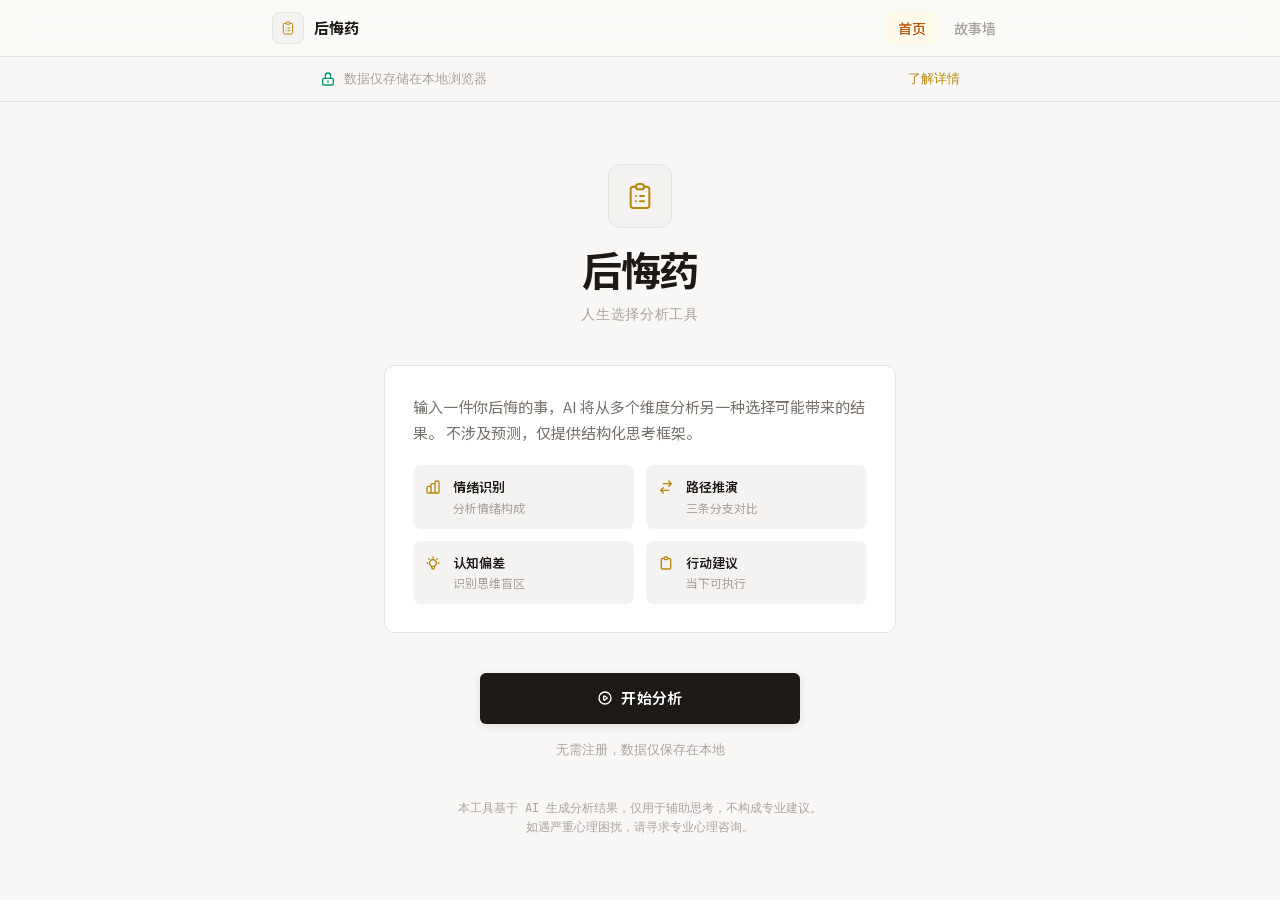
==== index.html @ 7f136fc7 "Initial commit" ====
<!DOCTYPE html><html lang="zh-CN" class="plus_jakarta_sans_20cc82e2-module__mBXrxW__variable jetbrains_mono_ab19dc28-module__5mpQDW__variable noto_sans_sc_15675d7c-module__czjHSG__variable"><head><meta charSet="utf-8"/><meta name="viewport" content="width=device-width, initial-scale=1"/><link rel="preload" href="/_next/static/media/051742360c26797e-s.p.1bkzbscqrt8rl.woff2" as="font" crossorigin="" type="font/woff2"/><link rel="preload" href="/_next/static/media/fba5a26ea33df6a3-s.p.18rizl4rsrl42.woff2" as="font" crossorigin="" type="font/woff2"/><link rel="preload" href="/_next/static/media/feb57b2dc8f29018-s.p.3qy4m29-cg3o4.woff2" as="font" crossorigin="" type="font/woff2"/><link rel="stylesheet" href="/_next/static/chunks/3ypupzg3p0gxa.css" data-precedence="next"/><link rel="stylesheet" href="/_next/static/chunks/1u3rc1hbuyk94.css" data-precedence="next"/><link rel="stylesheet" href="/_next/static/chunks/403w_vf2ylta5.css" data-precedence="next"/><link rel="preload" as="script" fetchPriority="low" href="/_next/static/chunks/1gdoryk6w2r8v.js"/><script src="/_next/static/chunks/0wcj0sigi5hcc.js" async=""></script><script src="/_next/static/chunks/2nykiepra7i1k.js" async=""></script><script src="/_next/static/chunks/15qlryzbz13ew.js" async=""></script><script src="/_next/static/chunks/turbopack-13n0jgqizgrq1.js" async=""></script><script src="/_next/static/chunks/2o-upabl6wvow.js" async=""></script><script src="/_next/static/chunks/14mrh2-p_w84d.js" async=""></script><script src="/_next/static/chunks/1ctq_4289huww.js" async=""></script><meta name="next-size-adjust" content=""/><title>后悔药 - 人生选择分析工具</title><meta name="description" content="输入一件你后悔的事，AI 将从多个维度分析另一种选择可能带来的结果。不涉及预测，仅提供结构化思考框架。"/><meta name="author" content="后悔药"/><meta name="keywords" content="后悔药,人生选择,决策分析,心理自助,AI分析,后悔,选择"/><meta name="robots" content="index, follow"/><meta property="og:title" content="后悔药 - 人生选择分析工具"/><meta property="og:description" content="输入一件你后悔的事，看看另一种选择下的你，可能会走向哪里。"/><meta property="og:locale" content="zh_CN"/><meta property="og:type" content="website"/><meta name="twitter:card" content="summary_large_image"/><meta name="twitter:title" content="后悔药 - 人生选择分析工具"/><meta name="twitter:description" content="输入一件你后悔的事，看看另一种选择下的你，可能会走向哪里。"/><script src="/_next/static/chunks/0cz1d0mv5g_q7.js" noModule=""></script></head><body class="antialiased"><div hidden=""><!--$--><!--/$--></div><a href="#main-content" class="sr-only focus:not-sr-only focus:absolute focus:top-2 focus:left-2 focus:z-50 focus:px-4 focus:py-2 focus:bg-amber-600 focus:text-white focus:rounded-lg">跳转到主内容</a><main id="main-content" class="home-container min-h-screen flex flex-col"><div class="w-full" style="background:rgba(250, 250, 248, 0.9);backdrop-filter:blur(12px);border-bottom:1px solid var(--border)"><div class="max-w-3xl mx-auto px-4 py-3 flex items-center justify-between"><a class="flex items-center gap-2.5" href="/"><div class="w-8 h-8 rounded-lg flex items-center justify-center" style="background:var(--surface-hover);border:1.5px solid var(--border)"><svg class="w-4 h-4" style="color:var(--accent)" fill="none" stroke="currentColor" viewBox="0 0 24 24"><path stroke-linecap="round" stroke-linejoin="round" stroke-width="1.5" d="M9 5H7a2 2 0 00-2 2v12a2 2 0 002 2h10a2 2 0 002-2V7a2 2 0 00-2-2h-2M9 5a2 2 0 002 2h2a2 2 0 002-2M9 5a2 2 0 012-2h2a2 2 0 012 2m-3 7h3m-3 4h3m-6-4h.01M9 16h.01"></path></svg></div><span style="font-family:var(--font-display);font-size:0.9375rem;font-weight:700;color:var(--text-primary);letter-spacing:-0.01em">后悔药</span></a><div class="flex items-center gap-1"><a class="px-3 py-1.5 rounded-md text-sm font-medium transition-all text-amber-700 bg-amber-50" href="/">首页</a><a class="px-3 py-1.5 rounded-md text-sm font-medium transition-all text-stone-400 hover:text-stone-600 hover:bg-stone-100" href="/wall">故事墙</a></div></div></div><div class="w-full" style="border-bottom:1px solid var(--border)"><div class="max-w-2xl mx-auto px-4 py-3 flex items-center justify-between"><div class="flex items-center gap-2"><svg class="w-4 h-4" style="color:var(--color-success)" fill="none" stroke="currentColor" viewBox="0 0 24 24"><path stroke-linecap="round" stroke-linejoin="round" stroke-width="2" d="M12 15v2m-6 4h12a2 2 0 002-2v-6a2 2 0 00-2-2H6a2 2 0 00-2 2v6a2 2 0 002 2zm10-10V7a4 4 0 00-8 0v4h8z"></path></svg><span style="color:var(--text-muted);font-size:0.8125rem;font-family:var(--font-mono)">数据仅存储在本地浏览器</span></div><button style="color:var(--accent);font-size:0.8125rem;font-family:var(--font-mono)" class="hover:underline">了解详情</button></div></div><div class="flex-1 flex flex-col items-center justify-center px-4 py-12"><div class="w-full max-w-lg space-y-10 animate-slide-up"><div class="text-center space-y-5"><div class="inline-flex items-center justify-center w-16 h-16 rounded-xl" style="background:var(--surface-hover);border:1.5px solid var(--border)"><svg class="w-8 h-8" style="color:var(--accent)" fill="none" stroke="currentColor" viewBox="0 0 24 24"><path stroke-linecap="round" stroke-linejoin="round" stroke-width="1.5" d="M9 5H7a2 2 0 00-2 2v12a2 2 0 002 2h10a2 2 0 002-2V7a2 2 0 00-2-2h-2M9 5a2 2 0 002 2h2a2 2 0 002-2M9 5a2 2 0 012-2h2a2 2 0 012 2m-3 7h3m-3 4h3m-6-4h.01M9 16h.01"></path></svg></div><div><h1 style="font-family:var(--font-display);font-size:2.5rem;font-weight:800;color:var(--text-primary);letter-spacing:-0.03em;line-height:1.1">后悔药</h1><p style="font-family:var(--font-mono);font-size:0.875rem;color:var(--text-muted);margin-top:0.75rem;letter-spacing:0.05em">人生选择分析工具</p></div></div><div class="home-card p-7 space-y-5"><p style="font-size:0.9375rem;color:var(--text-secondary);line-height:1.7">输入一件你后悔的事，AI 将从多个维度分析另一种选择可能带来的结果。 不涉及预测，仅提供结构化思考框架。</p><div class="grid grid-cols-2 gap-3"><div class="flex items-start gap-3 p-3 rounded-lg" style="background:var(--surface-hover)"><svg class="w-4 h-4 mt-0.5 flex-shrink-0" style="color:var(--accent)" fill="none" stroke="currentColor" viewBox="0 0 24 24"><path stroke-linecap="round" stroke-linejoin="round" stroke-width="2" d="M9 19v-6a2 2 0 00-2-2H5a2 2 0 00-2 2v6a2 2 0 002 2h2a2 2 0 002-2zm0 0V9a2 2 0 012-2h2a2 2 0 012 2v10m-6 0a2 2 0 002 2h2a2 2 0 002-2m0 0V5a2 2 0 012-2h2a2 2 0 012 2v14a2 2 0 01-2 2h-2a2 2 0 01-2-2z"></path></svg><div><p style="font-size:0.8125rem;font-weight:600;color:var(--text-primary)">情绪识别</p><p style="font-size:0.75rem;color:var(--text-muted);margin-top:0.125rem">分析情绪构成</p></div></div><div class="flex items-start gap-3 p-3 rounded-lg" style="background:var(--surface-hover)"><svg class="w-4 h-4 mt-0.5 flex-shrink-0" style="color:var(--accent)" fill="none" stroke="currentColor" viewBox="0 0 24 24"><path stroke-linecap="round" stroke-linejoin="round" stroke-width="2" d="M8 7h12m0 0l-4-4m4 4l-4 4m0 6H4m0 0l4 4m-4-4l4-4"></path></svg><div><p style="font-size:0.8125rem;font-weight:600;color:var(--text-primary)">路径推演</p><p style="font-size:0.75rem;color:var(--text-muted);margin-top:0.125rem">三条分支对比</p></div></div><div class="flex items-start gap-3 p-3 rounded-lg" style="background:var(--surface-hover)"><svg class="w-4 h-4 mt-0.5 flex-shrink-0" style="color:var(--accent)" fill="none" stroke="currentColor" viewBox="0 0 24 24"><path stroke-linecap="round" stroke-linejoin="round" stroke-width="2" d="M9.663 17h4.673M12 3v1m6.364 1.636l-.707.707M21 12h-1M4 12H3m3.343-5.657l-.707-.707m2.828 9.9a5 5 0 117.072 0l-.548.547A3.374 3.374 0 0014 18.469V19a2 2 0 11-4 0v-.531c0-.895-.356-1.754-.988-2.386l-.548-.547z"></path></svg><div><p style="font-size:0.8125rem;font-weight:600;color:var(--text-primary)">认知偏差</p><p style="font-size:0.75rem;color:var(--text-muted);margin-top:0.125rem">识别思维盲区</p></div></div><div class="flex items-start gap-3 p-3 rounded-lg" style="background:var(--surface-hover)"><svg class="w-4 h-4 mt-0.5 flex-shrink-0" style="color:var(--accent)" fill="none" stroke="currentColor" viewBox="0 0 24 24"><path stroke-linecap="round" stroke-linejoin="round" stroke-width="2" d="M9 5H7a2 2 0 00-2 2v12a2 2 0 002 2h10a2 2 0 002-2V7a2 2 0 00-2-2h-2M9 5a2 2 0 002 2h2a2 2 0 002-2M9 5a2 2 0 012-2h2a2 2 0 012 2"></path></svg><div><p style="font-size:0.8125rem;font-weight:600;color:var(--text-primary)">行动建议</p><p style="font-size:0.75rem;color:var(--text-muted);margin-top:0.125rem">当下可执行</p></div></div></div></div><div class="text-center space-y-4"><a class="home-btn-primary w-full max-w-xs" href="/regret"><svg class="w-4 h-4 mr-2" fill="none" stroke="currentColor" viewBox="0 0 24 24"><path stroke-linecap="round" stroke-linejoin="round" stroke-width="2" d="M14.752 11.168l-3.197-2.132A1 1 0 0010 9.87v4.263a1 1 0 001.555.832l3.197-2.132a1 1 0 000-1.664z"></path><path stroke-linecap="round" stroke-linejoin="round" stroke-width="2" d="M21 12a9 9 0 11-18 0 9 9 0 0118 0z"></path></svg>开始分析</a><p style="font-size:0.8125rem;color:var(--text-muted);font-family:var(--font-mono)">无需注册，数据仅保存在本地</p></div><div class="text-center"><p style="font-size:0.75rem;color:var(--text-muted);line-height:1.6;font-family:var(--font-mono)">本工具基于 AI 生成分析结果，仅用于辅助思考，不构成专业建议。<br/>如遇严重心理困扰，请寻求专业心理咨询。</p></div></div></div></main><!--$--><!--/$--><script src="/_next/static/chunks/1gdoryk6w2r8v.js" id="_R_" async=""></script><script>(self.__next_f=self.__next_f||[]).push([0])</script><script>self.__next_f.push([1,"1:\"$Sreact.fragment\"\n2:I[12820,[\"/_next/static/chunks/2o-upabl6wvow.js\",\"/_next/static/chunks/14mrh2-p_w84d.js\"],\"default\"]\n3:I[39756,[\"/_next/static/chunks/2o-upabl6wvow.js\",\"/_next/static/chunks/14mrh2-p_w84d.js\"],\"default\"]\n4:I[37457,[\"/_next/static/chunks/2o-upabl6wvow.js\",\"/_next/static/chunks/14mrh2-p_w84d.js\"],\"default\"]\n5:I[47257,[\"/_next/static/chunks/2o-upabl6wvow.js\",\"/_next/static/chunks/14mrh2-p_w84d.js\"],\"ClientPageRoot\"]\n6:I[31713,[\"/_next/static/chunks/2o-upabl6wvow.js\",\"/_next/static/chunks/14mrh2-p_w84d.js\",\"/_next/static/chunks/1ctq_4289huww.js\"],\"default\"]\n9:I[97367,[\"/_next/static/chunks/2o-upabl6wvow.js\",\"/_next/static/chunks/14mrh2-p_w84d.js\"],\"OutletBoundary\"]\na:\"$Sreact.suspense\"\nc:I[97367,[\"/_next/static/chunks/2o-upabl6wvow.js\",\"/_next/static/chunks/14mrh2-p_w84d.js\"],\"ViewportBoundary\"]\ne:I[97367,[\"/_next/static/chunks/2o-upabl6wvow.js\",\"/_next/static/chunks/14mrh2-p_w84d.js\"],\"MetadataBoundary\"]\n10:I[68027,[\"/_next/static/chunks/2o-upabl6wvow.js\",\"/_next/static/chunks/14mrh2-p_w84d.js\"],\"default\",1]\n:HL[\"/_next/static/chunks/3ypupzg3p0gxa.css\",\"style\"]\n:HL[\"/_next/static/chunks/1u3rc1hbuyk94.css\",\"style\"]\n:HL[\"/_next/static/chunks/403w_vf2ylta5.css\",\"style\"]\n:HL[\"/_next/static/media/051742360c26797e-s.p.1bkzbscqrt8rl.woff2\",\"font\",{\"crossOrigin\":\"\",\"type\":\"font/woff2\"}]\n:HL[\"/_next/static/media/fba5a26ea33df6a3-s.p.18rizl4rsrl42.woff2\",\"font\",{\"crossOrigin\":\"\",\"type\":\"font/woff2\"}]\n:HL[\"/_next/static/media/feb57b2dc8f29018-s.p.3qy4m29-cg3o4.woff2\",\"font\",{\"crossOrigin\":\"\",\"type\":\"font/woff2\"}]\n"])</script><script>self.__next_f.push([1,"0:{\"P\":null,\"c\":[\"\",\"\"],\"q\":\"\",\"i\":false,\"f\":[[[\"\",{\"children\":[\"__PAGE__\",{}]},\"$undefined\",\"$undefined\",16],[[\"$\",\"$1\",\"c\",{\"children\":[[[\"$\",\"link\",\"0\",{\"rel\":\"stylesheet\",\"href\":\"/_next/static/chunks/3ypupzg3p0gxa.css\",\"precedence\":\"next\",\"crossOrigin\":\"$undefined\",\"nonce\":\"$undefined\"}],[\"$\",\"link\",\"1\",{\"rel\":\"stylesheet\",\"href\":\"/_next/static/chunks/1u3rc1hbuyk94.css\",\"precedence\":\"next\",\"crossOrigin\":\"$undefined\",\"nonce\":\"$undefined\"}],[\"$\",\"link\",\"2\",{\"rel\":\"stylesheet\",\"href\":\"/_next/static/chunks/403w_vf2ylta5.css\",\"precedence\":\"next\",\"crossOrigin\":\"$undefined\",\"nonce\":\"$undefined\"}],[\"$\",\"script\",\"script-0\",{\"src\":\"/_next/static/chunks/2o-upabl6wvow.js\",\"async\":true,\"nonce\":\"$undefined\"}],[\"$\",\"script\",\"script-1\",{\"src\":\"/_next/static/chunks/14mrh2-p_w84d.js\",\"async\":true,\"nonce\":\"$undefined\"}]],[\"$\",\"html\",null,{\"lang\":\"zh-CN\",\"className\":\"plus_jakarta_sans_20cc82e2-module__mBXrxW__variable jetbrains_mono_ab19dc28-module__5mpQDW__variable noto_sans_sc_15675d7c-module__czjHSG__variable\",\"children\":[\"$\",\"body\",null,{\"className\":\"antialiased\",\"children\":[[\"$\",\"a\",null,{\"href\":\"#main-content\",\"className\":\"sr-only focus:not-sr-only focus:absolute focus:top-2 focus:left-2 focus:z-50 focus:px-4 focus:py-2 focus:bg-amber-600 focus:text-white focus:rounded-lg\",\"children\":\"跳转到主内容\"}],[\"$\",\"$L2\",null,{\"children\":[\"$\",\"$L3\",null,{\"parallelRouterKey\":\"children\",\"error\":\"$undefined\",\"errorStyles\":\"$undefined\",\"errorScripts\":\"$undefined\",\"template\":[\"$\",\"$L4\",null,{}],\"templateStyles\":\"$undefined\",\"templateScripts\":\"$undefined\",\"notFound\":[[[\"$\",\"title\",null,{\"children\":\"404: This page could not be found.\"}],[\"$\",\"div\",null,{\"style\":{\"fontFamily\":\"system-ui,\\\"Segoe UI\\\",Roboto,Helvetica,Arial,sans-serif,\\\"Apple Color Emoji\\\",\\\"Segoe UI Emoji\\\"\",\"height\":\"100vh\",\"textAlign\":\"center\",\"display\":\"flex\",\"flexDirection\":\"column\",\"alignItems\":\"center\",\"justifyContent\":\"center\"},\"children\":[\"$\",\"div\",null,{\"children\":[[\"$\",\"style\",null,{\"dangerouslySetInnerHTML\":{\"__html\":\"body{color:#000;background:#fff;margin:0}.next-error-h1{border-right:1px solid rgba(0,0,0,.3)}@media (prefers-color-scheme:dark){body{color:#fff;background:#000}.next-error-h1{border-right:1px solid rgba(255,255,255,.3)}}\"}}],[\"$\",\"h1\",null,{\"className\":\"next-error-h1\",\"style\":{\"display\":\"inline-block\",\"margin\":\"0 20px 0 0\",\"padding\":\"0 23px 0 0\",\"fontSize\":24,\"fontWeight\":500,\"verticalAlign\":\"top\",\"lineHeight\":\"49px\"},\"children\":404}],[\"$\",\"div\",null,{\"style\":{\"display\":\"inline-block\"},\"children\":[\"$\",\"h2\",null,{\"style\":{\"fontSize\":14,\"fontWeight\":400,\"lineHeight\":\"49px\",\"margin\":0},\"children\":\"This page could not be found.\"}]}]]}]}]],[]],\"forbidden\":\"$undefined\",\"unauthorized\":\"$undefined\"}]}]]}]}]]}],{\"children\":[[\"$\",\"$1\",\"c\",{\"children\":[[\"$\",\"$L5\",null,{\"Component\":\"$6\",\"serverProvidedParams\":{\"searchParams\":{},\"params\":{},\"promises\":[\"$@7\",\"$@8\"]}}],[[\"$\",\"script\",\"script-0\",{\"src\":\"/_next/static/chunks/1ctq_4289huww.js\",\"async\":true,\"nonce\":\"$undefined\"}]],[\"$\",\"$L9\",null,{\"children\":[\"$\",\"$a\",null,{\"name\":\"Next.MetadataOutlet\",\"children\":\"$@b\"}]}]]}],{},null,false,null]},null,false,null],[\"$\",\"$1\",\"h\",{\"children\":[null,[\"$\",\"$Lc\",null,{\"children\":\"$Ld\"}],[\"$\",\"div\",null,{\"hidden\":true,\"children\":[\"$\",\"$Le\",null,{\"children\":[\"$\",\"$a\",null,{\"name\":\"Next.Metadata\",\"children\":\"$Lf\"}]}]}],[\"$\",\"meta\",null,{\"name\":\"next-size-adjust\",\"content\":\"\"}]]}],false]],\"m\":\"$undefined\",\"G\":[\"$10\",[[\"$\",\"link\",\"0\",{\"rel\":\"stylesheet\",\"href\":\"/_next/static/chunks/3ypupzg3p0gxa.css\",\"precedence\":\"next\",\"crossOrigin\":\"$undefined\",\"nonce\":\"$undefined\"}],[\"$\",\"link\",\"1\",{\"rel\":\"stylesheet\",\"href\":\"/_next/static/chunks/1u3rc1hbuyk94.css\",\"precedence\":\"next\",\"crossOrigin\":\"$undefined\",\"nonce\":\"$undefined\"}],[\"$\",\"link\",\"2\",{\"rel\":\"stylesheet\",\"href\":\"/_next/static/chunks/403w_vf2ylta5.css\",\"precedence\":\"next\",\"crossOrigin\":\"$undefined\",\"nonce\":\"$undefined\"}]]],\"S\":true,\"h\":null,\"s\":\"$undefined\",\"l\":\"$undefined\",\"p\":\"$undefined\",\"d\":\"$undefined\",\"b\":\"qEY4BPRy-BnWP0HU7VVjz\"}\n"])</script><script>self.__next_f.push([1,"7:{}\n8:\"$0:f:0:1:1:children:0:props:children:0:props:serverProvidedParams:params\"\n"])</script><script>self.__next_f.push([1,"d:[[\"$\",\"meta\",\"0\",{\"charSet\":\"utf-8\"}],[\"$\",\"meta\",\"1\",{\"name\":\"viewport\",\"content\":\"width=device-width, initial-scale=1\"}]]\n"])</script><script>self.__next_f.push([1,"b:null\nf:[[\"$\",\"title\",\"0\",{\"children\":\"后悔药 - 人生选择分析工具\"}],[\"$\",\"meta\",\"1\",{\"name\":\"description\",\"content\":\"输入一件你后悔的事，AI 将从多个维度分析另一种选择可能带来的结果。不涉及预测，仅提供结构化思考框架。\"}],[\"$\",\"meta\",\"2\",{\"name\":\"author\",\"content\":\"后悔药\"}],[\"$\",\"meta\",\"3\",{\"name\":\"keywords\",\"content\":\"后悔药,人生选择,决策分析,心理自助,AI分析,后悔,选择\"}],[\"$\",\"meta\",\"4\",{\"name\":\"robots\",\"content\":\"index, follow\"}],[\"$\",\"meta\",\"5\",{\"property\":\"og:title\",\"content\":\"后悔药 - 人生选择分析工具\"}],[\"$\",\"meta\",\"6\",{\"property\":\"og:description\",\"content\":\"输入一件你后悔的事，看看另一种选择下的你，可能会走向哪里。\"}],[\"$\",\"meta\",\"7\",{\"property\":\"og:locale\",\"content\":\"zh_CN\"}],[\"$\",\"meta\",\"8\",{\"property\":\"og:type\",\"content\":\"website\"}],[\"$\",\"meta\",\"9\",{\"name\":\"twitter:card\",\"content\":\"summary_large_image\"}],[\"$\",\"meta\",\"10\",{\"name\":\"twitter:title\",\"content\":\"后悔药 - 人生选择分析工具\"}],[\"$\",\"meta\",\"11\",{\"name\":\"twitter:description\",\"content\":\"输入一件你后悔的事，看看另一种选择下的你，可能会走向哪里。\"}]]\n"])</script></body></html>
---- _next/static/chunks/3ypupzg3p0gxa.css ----
@font-face{font-family:Plus Jakarta Sans;font-style:normal;font-weight:400;font-display:swap;src:url(../media/0b1dc8ddaa74ba49-s.0e__wj8580tc5.woff2)format("woff2");unicode-range:U+460-52F,U+1C80-1C8A,U+20B4,U+2DE0-2DFF,U+A640-A69F,U+FE2E-FE2F}@font-face{font-family:Plus Jakarta Sans;font-style:normal;font-weight:400;font-display:swap;src:url(../media/e629b5bc06499d58-s.10u7vx61f1ie7.woff2)format("woff2");unicode-range:U+102-103,U+110-111,U+128-129,U+168-169,U+1A0-1A1,U+1AF-1B0,U+300-301,U+303-304,U+308-309,U+323,U+329,U+1EA0-1EF9,U+20AB}@font-face{font-family:Plus Jakarta Sans;font-style:normal;font-weight:400;font-display:swap;src:url(../media/1a099d89ee94ee96-s.35a5cae5tspm2.woff2)format("woff2");unicode-range:U+100-2BA,U+2BD-2C5,U+2C7-2CC,U+2CE-2D7,U+2DD-2FF,U+304,U+308,U+329,U+1D00-1DBF,U+1E00-1E9F,U+1EF2-1EFF,U+2020,U+20A0-20AB,U+20AD-20C0,U+2113,U+2C60-2C7F,U+A720-A7FF}@font-face{font-family:Plus Jakarta Sans;font-style:normal;font-weight:400;font-display:swap;src:url(../media/fba5a26ea33df6a3-s.p.18rizl4rsrl42.woff2)format("woff2");unicode-range:U+??,U+131,U+152-153,U+2BB-2BC,U+2C6,U+2DA,U+2DC,U+304,U+308,U+329,U+2000-206F,U+20AC,U+2122,U+2191,U+2193,U+2212,U+2215,U+FEFF,U+FFFD}@font-face{font-family:Plus Jakarta Sans;font-style:normal;font-weight:500;font-display:swap;src:url(../media/0b1dc8ddaa74ba49-s.0e__wj8580tc5.woff2)format("woff2");unicode-range:U+460-52F,U+1C80-1C8A,U+20B4,U+2DE0-2DFF,U+A640-A69F,U+FE2E-FE2F}@font-face{font-family:Plus Jakarta Sans;font-style:normal;font-weight:500;font-display:swap;src:url(../media/e629b5bc06499d58-s.10u7vx61f1ie7.woff2)format("woff2");unicode-range:U+102-103,U+110-111,U+128-129,U+168-169,U+1A0-1A1,U+1AF-1B0,U+300-301,U+303-304,U+308-309,U+323,U+329,U+1EA0-1EF9,U+20AB}@font-face{font-family:Plus Jakarta Sans;font-style:normal;font-weight:500;font-display:swap;src:url(../media/1a099d89ee94ee96-s.35a5cae5tspm2.woff2)format("woff2");unicode-range:U+100-2BA,U+2BD-2C5,U+2C7-2CC,U+2CE-2D7,U+2DD-2FF,U+304,U+308,U+329,U+1D00-1DBF,U+1E00-1E9F,U+1EF2-1EFF,U+2020,U+20A0-20AB,U+20AD-20C0,U+2113,U+2C60-2C7F,U+A720-A7FF}@font-face{font-family:Plus Jakarta Sans;font-style:normal;font-weight:500;font-display:swap;src:url(../media/fba5a26ea33df6a3-s.p.18rizl4rsrl42.woff2)format("woff2");unicode-range:U+??,U+131,U+152-153,U+2BB-2BC,U+2C6,U+2DA,U+2DC,U+304,U+308,U+329,U+2000-206F,U+20AC,U+2122,U+2191,U+2193,U+2212,U+2215,U+FEFF,U+FFFD}@font-face{font-family:Plus Jakarta Sans;font-style:normal;font-weight:600;font-display:swap;src:url(../media/0b1dc8ddaa74ba49-s.0e__wj8580tc5.woff2)format("woff2");unicode-range:U+460-52F,U+1C80-1C8A,U+20B4,U+2DE0-2DFF,U+A640-A69F,U+FE2E-FE2F}@font-face{font-family:Plus Jakarta Sans;font-style:normal;font-weight:600;font-display:swap;src:url(../media/e629b5bc06499d58-s.10u7vx61f1ie7.woff2)format("woff2");unicode-range:U+102-103,U+110-111,U+128-129,U+168-169,U+1A0-1A1,U+1AF-1B0,U+300-301,U+303-304,U+308-309,U+323,U+329,U+1EA0-1EF9,U+20AB}@font-face{font-family:Plus Jakarta Sans;font-style:normal;font-weight:600;font-display:swap;src:url(../media/1a099d89ee94ee96-s.35a5cae5tspm2.woff2)format("woff2");unicode-range:U+100-2BA,U+2BD-2C5,U+2C7-2CC,U+2CE-2D7,U+2DD-2FF,U+304,U+308,U+329,U+1D00-1DBF,U+1E00-1E9F,U+1EF2-1EFF,U+2020,U+20A0-20AB,U+20AD-20C0,U+2113,U+2C60-2C7F,U+A720-A7FF}@font-face{font-family:Plus Jakarta Sans;font-style:normal;font-weight:600;font-display:swap;src:url(../media/fba5a26ea33df6a3-s.p.18rizl4rsrl42.woff2)format("woff2");unicode-range:U+??,U+131,U+152-153,U+2BB-2BC,U+2C6,U+2DA,U+2DC,U+304,U+308,U+329,U+2000-206F,U+20AC,U+2122,U+2191,U+2193,U+2212,U+2215,U+FEFF,U+FFFD}@font-face{font-family:Plus Jakarta Sans;font-style:normal;font-weight:700;font-display:swap;src:url(../media/0b1dc8ddaa74ba49-s.0e__wj8580tc5.woff2)format("woff2");unicode-range:U+460-52F,U+1C80-1C8A,U+20B4,U+2DE0-2DFF,U+A640-A69F,U+FE2E-FE2F}@font-face{font-family:Plus Jakarta Sans;font-style:normal;font-weight:700;font-display:swap;src:url(../media/e629b5bc06499d58-s.10u7vx61f1ie7.woff2)format("woff2");unicode-range:U+102-103,U+110-111,U+128-129,U+168-169,U+1A0-1A1,U+1AF-1B0,U+300-301,U+303-304,U+308-309,U+323,U+329,U+1EA0-1EF9,U+20AB}@font-face{font-family:Plus Jakarta Sans;font-style:normal;font-weight:700;font-display:swap;src:url(../media/1a099d89ee94ee96-s.35a5cae5tspm2.woff2)format("woff2");unicode-range:U+100-2BA,U+2BD-2C5,U+2C7-2CC,U+2CE-2D7,U+2DD-2FF,U+304,U+308,U+329,U+1D00-1DBF,U+1E00-1E9F,U+1EF2-1EFF,U+2020,U+20A0-20AB,U+20AD-20C0,U+2113,U+2C60-2C7F,U+A720-A7FF}@font-face{font-family:Plus Jakarta Sans;font-style:normal;font-weight:700;font-display:swap;src:url(../media/fba5a26ea33df6a3-s.p.18rizl4rsrl42.woff2)format("woff2");unicode-range:U+??,U+131,U+152-153,U+2BB-2BC,U+2C6,U+2DA,U+2DC,U+304,U+308,U+329,U+2000-206F,U+20AC,U+2122,U+2191,U+2193,U+2212,U+2215,U+FEFF,U+FFFD}@font-face{font-family:Plus Jakarta Sans;font-style:normal;font-weight:800;font-display:swap;src:url(../media/0b1dc8ddaa74ba49-s.0e__wj8580tc5.woff2)format("woff2");unicode-range:U+460-52F,U+1C80-1C8A,U+20B4,U+2DE0-2DFF,U+A640-A69F,U+FE2E-FE2F}@font-face{font-family:Plus Jakarta Sans;font-style:normal;font-weight:800;font-display:swap;src:url(../media/e629b5bc06499d58-s.10u7vx61f1ie7.woff2)format("woff2");unicode-range:U+102-103,U+110-111,U+128-129,U+168-169,U+1A0-1A1,U+1AF-1B0,U+300-301,U+303-304,U+308-309,U+323,U+329,U+1EA0-1EF9,U+20AB}@font-face{font-family:Plus Jakarta Sans;font-style:normal;font-weight:800;font-display:swap;src:url(../media/1a099d89ee94ee96-s.35a5cae5tspm2.woff2)format("woff2");unicode-range:U+100-2BA,U+2BD-2C5,U+2C7-2CC,U+2CE-2D7,U+2DD-2FF,U+304,U+308,U+329,U+1D00-1DBF,U+1E00-1E9F,U+1EF2-1EFF,U+2020,U+20A0-20AB,U+20AD-20C0,U+2113,U+2C60-2C7F,U+A720-A7FF}@font-face{font-family:Plus Jakarta Sans;font-style:normal;font-weight:800;font-display:swap;src:url(../media/fba5a26ea33df6a3-s.p.18rizl4rsrl42.woff2)format("woff2");unicode-range:U+??,U+131,U+152-153,U+2BB-2BC,U+2C6,U+2DA,U+2DC,U+304,U+308,U+329,U+2000-206F,U+20AC,U+2122,U+2191,U+2193,U+2212,U+2215,U+FEFF,U+FFFD}@font-face{font-family:Plus Jakarta Sans Fallback;src:local(Arial);ascent-override:98.88%;descent-override:21.15%;line-gap-override:0.0%;size-adjust:104.98%}.plus_jakarta_sans_20cc82e2-module__mBXrxW__className{font-family:Plus Jakarta Sans,Plus Jakarta Sans Fallback;font-style:normal}.plus_jakarta_sans_20cc82e2-module__mBXrxW__variable{--font-display:"Plus Jakarta Sans", "Plus Jakarta Sans Fallback"}
@font-face{font-family:JetBrains Mono;font-style:normal;font-weight:400;font-display:swap;src:url(../media/04c5164763c40239-s.1kd-r_s9smv5m.woff2)format("woff2");unicode-range:U+460-52F,U+1C80-1C8A,U+20B4,U+2DE0-2DFF,U+A640-A69F,U+FE2E-FE2F}@font-face{font-family:JetBrains Mono;font-style:normal;font-weight:400;font-display:swap;src:url(../media/26f284dcc38c84c0-s.3hlisc-pwq13z.woff2)format("woff2");unicode-range:U+301,U+400-45F,U+490-491,U+4B0-4B1,U+2116}@font-face{font-family:JetBrains Mono;font-style:normal;font-weight:400;font-display:swap;src:url(../media/7e7f32a39836f228-s.0-oo9_1x_xmvg.woff2)format("woff2");unicode-range:U+370-377,U+37A-37F,U+384-38A,U+38C,U+38E-3A1,U+3A3-3FF}@font-face{font-family:JetBrains Mono;font-style:normal;font-weight:400;font-display:swap;src:url(../media/fa39153a3fc630ba-s.36fqqi66-3tjb.woff2)format("woff2");unicode-range:U+102-103,U+110-111,U+128-129,U+168-169,U+1A0-1A1,U+1AF-1B0,U+300-301,U+303-304,U+308-309,U+323,U+329,U+1EA0-1EF9,U+20AB}@font-face{font-family:JetBrains Mono;font-style:normal;font-weight:400;font-display:swap;src:url(../media/6a5386fd6038edbe-s.3_z45zcoc-xoz.woff2)format("woff2");unicode-range:U+100-2BA,U+2BD-2C5,U+2C7-2CC,U+2CE-2D7,U+2DD-2FF,U+304,U+308,U+329,U+1D00-1DBF,U+1E00-1E9F,U+1EF2-1EFF,U+2020,U+20A0-20AB,U+20AD-20C0,U+2113,U+2C60-2C7F,U+A720-A7FF}@font-face{font-family:JetBrains Mono;font-style:normal;font-weight:400;font-display:swap;src:url(../media/051742360c26797e-s.p.1bkzbscqrt8rl.woff2)format("woff2");unicode-range:U+??,U+131,U+152-153,U+2BB-2BC,U+2C6,U+2DA,U+2DC,U+304,U+308,U+329,U+2000-206F,U+20AC,U+2122,U+2191,U+2193,U+2212,U+2215,U+FEFF,U+FFFD}@font-face{font-family:JetBrains Mono;font-style:normal;font-weight:500;font-display:swap;src:url(../media/04c5164763c40239-s.1kd-r_s9smv5m.woff2)format("woff2");unicode-range:U+460-52F,U+1C80-1C8A,U+20B4,U+2DE0-2DFF,U+A640-A69F,U+FE2E-FE2F}@font-face{font-family:JetBrains Mono;font-style:normal;font-weight:500;font-display:swap;src:url(../media/26f284dcc38c84c0-s.3hlisc-pwq13z.woff2)format("woff2");unicode-range:U+301,U+400-45F,U+490-491,U+4B0-4B1,U+2116}@font-face{font-family:JetBrains Mono;font-style:normal;font-weight:500;font-display:swap;src:url(../media/7e7f32a39836f228-s.0-oo9_1x_xmvg.woff2)format("woff2");unicode-range:U+370-377,U+37A-37F,U+384-38A,U+38C,U+38E-3A1,U+3A3-3FF}@font-face{font-family:JetBrains Mono;font-style:normal;font-weight:500;font-display:swap;src:url(../media/fa39153a3fc630ba-s.36fqqi66-3tjb.woff2)format("woff2");unicode-range:U+102-103,U+110-111,U+128-129,U+168-169,U+1A0-1A1,U+1AF-1B0,U+300-301,U+303-304,U+308-309,U+323,U+329,U+1EA0-1EF9,U+20AB}@font-face{font-family:JetBrains Mono;font-style:normal;font-weight:500;font-display:swap;src:url(../media/6a5386fd6038edbe-s.3_z45zcoc-xoz.woff2)format("woff2");unicode-range:U+100-2BA,U+2BD-2C5,U+2C7-2CC,U+2CE-2D7,U+2DD-2FF,U+304,U+308,U+329,U+1D00-1DBF,U+1E00-1E9F,U+1EF2-1EFF,U+2020,U+20A0-20AB,U+20AD-20C0,U+2113,U+2C60-2C7F,U+A720-A7FF}@font-face{font-family:JetBrains Mono;font-style:normal;font-weight:500;font-display:swap;src:url(../media/051742360c26797e-s.p.1bkzbscqrt8rl.woff2)format("woff2");unicode-range:U+??,U+131,U+152-153,U+2BB-2BC,U+2C6,U+2DA,U+2DC,U+304,U+308,U+329,U+2000-206F,U+20AC,U+2122,U+2191,U+2193,U+2212,U+2215,U+FEFF,U+FFFD}@font-face{font-family:JetBrains Mono;font-style:normal;font-weight:600;font-display:swap;src:url(../media/04c5164763c40239-s.1kd-r_s9smv5m.woff2)format("woff2");unicode-range:U+460-52F,U+1C80-1C8A,U+20B4,U+2DE0-2DFF,U+A640-A69F,U+FE2E-FE2F}@font-face{font-family:JetBrains Mono;font-style:normal;font-weight:600;font-display:swap;src:url(../media/26f284dcc38c84c0-s.3hlisc-pwq13z.woff2)format("woff2");unicode-range:U+301,U+400-45F,U+490-491,U+4B0-4B1,U+2116}@font-face{font-family:JetBrains Mono;font-style:normal;font-weight:600;font-display:swap;src:url(../media/7e7f32a39836f228-s.0-oo9_1x_xmvg.woff2)format("woff2");unicode-range:U+370-377,U+37A-37F,U+384-38A,U+38C,U+38E-3A1,U+3A3-3FF}@font-face{font-family:JetBrains Mono;font-style:normal;font-weight:600;font-display:swap;src:url(../media/fa39153a3fc630ba-s.36fqqi66-3tjb.woff2)format("woff2");unicode-range:U+102-103,U+110-111,U+128-129,U+168-169,U+1A0-1A1,U+1AF-1B0,U+300-301,U+303-304,U+308-309,U+323,U+329,U+1EA0-1EF9,U+20AB}@font-face{font-family:JetBrains Mono;font-style:normal;font-weight:600;font-display:swap;src:url(../media/6a5386fd6038edbe-s.3_z45zcoc-xoz.woff2)format("woff2");unicode-range:U+100-2BA,U+2BD-2C5,U+2C7-2CC,U+2CE-2D7,U+2DD-2FF,U+304,U+308,U+329,U+1D00-1DBF,U+1E00-1E9F,U+1EF2-1EFF,U+2020,U+20A0-20AB,U+20AD-20C0,U+2113,U+2C60-2C7F,U+A720-A7FF}@font-face{font-family:JetBrains Mono;font-style:normal;font-weight:600;font-display:swap;src:url(../media/051742360c26797e-s.p.1bkzbscqrt8rl.woff2)format("woff2");unicode-range:U+??,U+131,U+152-153,U+2BB-2BC,U+2C6,U+2DA,U+2DC,U+304,U+308,U+329,U+2000-206F,U+20AC,U+2122,U+2191,U+2193,U+2212,U+2215,U+FEFF,U+FFFD}@font-face{font-family:JetBrains Mono Fallback;src:local(Arial);ascent-override:75.79%;descent-override:22.29%;line-gap-override:0.0%;size-adjust:134.59%}.jetbrains_mono_ab19dc28-module__5mpQDW__className{font-family:JetBrains Mono,JetBrains Mono Fallback;font-style:normal}.jetbrains_mono_ab19dc28-module__5mpQDW__variable{--font-mono:"JetBrains Mono", "JetBrains Mono Fallback"}
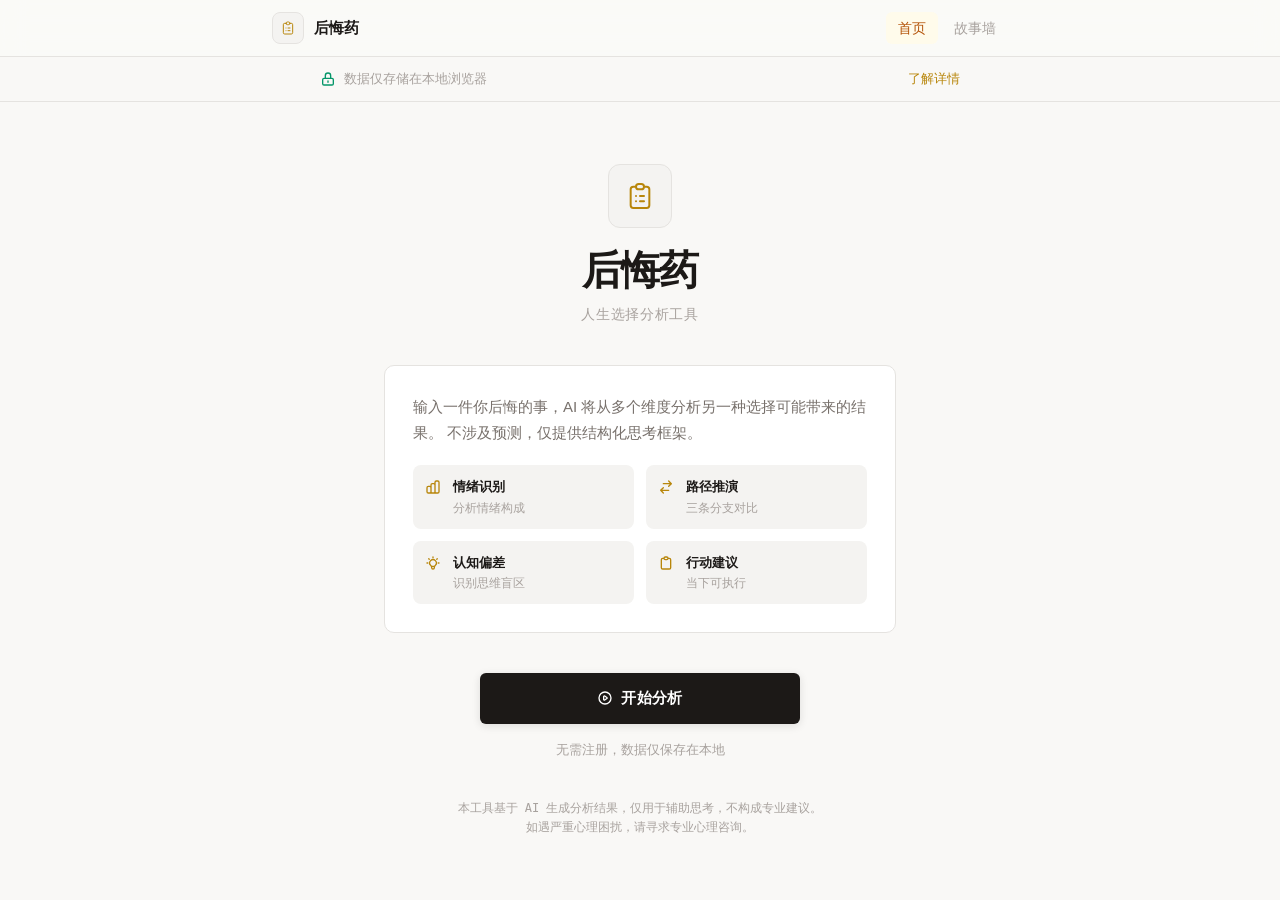
==== commit af1663d9: "build: static export with trailingSlash for GitHub Pages" ====
--- a/index.html
+++ b/index.html
@@ -1 +1 @@
-<!DOCTYPE html><html lang="zh-CN" class="plus_jakarta_sans_20cc82e2-module__mBXrxW__variable jetbrains_mono_ab19dc28-module__5mpQDW__variable noto_sans_sc_15675d7c-module__czjHSG__variable"><head><meta charSet="utf-8"/><meta name="viewport" content="width=device-width, initial-scale=1"/><link rel="preload" href="/_next/static/media/051742360c26797e-s.p.1bkzbscqrt8rl.woff2" as="font" crossorigin="" type="font/woff2"/><link rel="preload" href="/_next/static/media/fba5a26ea33df6a3-s.p.18rizl4rsrl42.woff2" as="font" crossorigin="" type="font/woff2"/><link rel="preload" href="/_next/static/media/feb57b2dc8f29018-s.p.3qy4m29-cg3o4.woff2" as="font" crossorigin="" type="font/woff2"/><link rel="stylesheet" href="/_next/static/chunks/3ypupzg3p0gxa.css" data-precedence="next"/><link rel="stylesheet" href="/_next/static/chunks/1u3rc1hbuyk94.css" data-precedence="next"/><link rel="stylesheet" href="/_next/static/chunks/403w_vf2ylta5.css" data-precedence="next"/><link rel="preload" as="script" fetchPriority="low" href="/_next/static/chunks/1gdoryk6w2r8v.js"/><script src="/_next/static/chunks/0wcj0sigi5hcc.js" async=""></script><script src="/_next/static/chunks/2nykiepra7i1k.js" async=""></script><script src="/_next/static/chunks/15qlryzbz13ew.js" async=""></script><script src="/_next/static/chunks/turbopack-13n0jgqizgrq1.js" async=""></script><script src="/_next/static/chunks/2o-upabl6wvow.js" async=""></script><script src="/_next/static/chunks/14mrh2-p_w84d.js" async=""></script><script src="/_next/static/chunks/1ctq_4289huww.js" async=""></script><meta name="next-size-adjust" content=""/><title>后悔药 - 人生选择分析工具</title><meta name="description" content="输入一件你后悔的事，AI 将从多个维度分析另一种选择可能带来的结果。不涉及预测，仅提供结构化思考框架。"/><meta name="author" content="后悔药"/><meta name="keywords" content="后悔药,人生选择,决策分析,心理自助,AI分析,后悔,选择"/><meta name="robots" content="index, follow"/><meta property="og:title" content="后悔药 - 人生选择分析工具"/><meta property="og:description" content="输入一件你后悔的事，看看另一种选择下的你，可能会走向哪里。"/><meta property="og:locale" content="zh_CN"/><meta property="og:type" content="website"/><meta name="twitter:card" content="summary_large_image"/><meta name="twitter:title" content="后悔药 - 人生选择分析工具"/><meta name="twitter:description" content="输入一件你后悔的事，看看另一种选择下的你，可能会走向哪里。"/><script src="/_next/static/chunks/0cz1d0mv5g_q7.js" noModule=""></script></head><body class="antialiased"><div hidden=""><!--$--><!--/$--></div><a href="#main-content" class="sr-only focus:not-sr-only focus:absolute focus:top-2 focus:left-2 focus:z-50 focus:px-4 focus:py-2 focus:bg-amber-600 focus:text-white focus:rounded-lg">跳转到主内容</a><main id="main-content" class="home-container min-h-screen flex flex-col"><div class="w-full" style="background:rgba(250, 250, 248, 0.9);backdrop-filter:blur(12px);border-bottom:1px solid var(--border)"><div class="max-w-3xl mx-auto px-4 py-3 flex items-center justify-between"><a class="flex items-center gap-2.5" href="/"><div class="w-8 h-8 rounded-lg flex items-center justify-center" style="background:var(--surface-hover);border:1.5px solid var(--border)"><svg class="w-4 h-4" style="color:var(--accent)" fill="none" stroke="currentColor" viewBox="0 0 24 24"><path stroke-linecap="round" stroke-linejoin="round" stroke-width="1.5" d="M9 5H7a2 2 0 00-2 2v12a2 2 0 002 2h10a2 2 0 002-2V7a2 2 0 00-2-2h-2M9 5a2 2 0 002 2h2a2 2 0 002-2M9 5a2 2 0 012-2h2a2 2 0 012 2m-3 7h3m-3 4h3m-6-4h.01M9 16h.01"></path></svg></div><span style="font-family:var(--font-display);font-size:0.9375rem;font-weight:700;color:var(--text-primary);letter-spacing:-0.01em">后悔药</span></a><div class="flex items-center gap-1"><a class="px-3 py-1.5 rounded-md text-sm font-medium transition-all text-amber-700 bg-amber-50" href="/">首页</a><a class="px-3 py-1.5 rounded-md text-sm font-medium transition-all text-stone-400 hover:text-stone-600 hover:bg-stone-100" href="/wall">故事墙</a></div></div></div><div class="w-full" style="border-bottom:1px solid var(--border)"><div class="max-w-2xl mx-auto px-4 py-3 flex items-center justify-between"><div class="flex items-center gap-2"><svg class="w-4 h-4" style="color:var(--color-success)" fill="none" stroke="currentColor" viewBox="0 0 24 24"><path stroke-linecap="round" stroke-linejoin="round" stroke-width="2" d="M12 15v2m-6 4h12a2 2 0 002-2v-6a2 2 0 00-2-2H6a2 2 0 00-2 2v6a2 2 0 002 2zm10-10V7a4 4 0 00-8 0v4h8z"></path></svg><span style="color:var(--text-muted);font-size:0.8125rem;font-family:var(--font-mono)">数据仅存储在本地浏览器</span></div><button style="color:var(--accent);font-size:0.8125rem;font-family:var(--font-mono)" class="hover:underline">了解详情</button></div></div><div class="flex-1 flex flex-col items-center justify-center px-4 py-12"><div class="w-full max-w-lg space-y-10 animate-slide-up"><div class="text-center space-y-5"><div class="inline-flex items-center justify-center w-16 h-16 rounded-xl" style="background:var(--surface-hover);border:1.5px solid var(--border)"><svg class="w-8 h-8" style="color:var(--accent)" fill="none" stroke="currentColor" viewBox="0 0 24 24"><path stroke-linecap="round" stroke-linejoin="round" stroke-width="1.5" d="M9 5H7a2 2 0 00-2 2v12a2 2 0 002 2h10a2 2 0 002-2V7a2 2 0 00-2-2h-2M9 5a2 2 0 002 2h2a2 2 0 002-2M9 5a2 2 0 012-2h2a2 2 0 012 2m-3 7h3m-3 4h3m-6-4h.01M9 16h.01"></path></svg></div><div><h1 style="font-family:var(--font-display);font-size:2.5rem;font-weight:800;color:var(--text-primary);letter-spacing:-0.03em;line-height:1.1">后悔药</h1><p style="font-family:var(--font-mono);font-size:0.875rem;color:var(--text-muted);margin-top:0.75rem;letter-spacing:0.05em">人生选择分析工具</p></div></div><div class="home-card p-7 space-y-5"><p style="font-size:0.9375rem;color:var(--text-secondary);line-height:1.7">输入一件你后悔的事，AI 将从多个维度分析另一种选择可能带来的结果。 不涉及预测，仅提供结构化思考框架。</p><div class="grid grid-cols-2 gap-3"><div class="flex items-start gap-3 p-3 rounded-lg" style="background:var(--surface-hover)"><svg class="w-4 h-4 mt-0.5 flex-shrink-0" style="color:var(--accent)" fill="none" stroke="currentColor" viewBox="0 0 24 24"><path stroke-linecap="round" stroke-linejoin="round" stroke-width="2" d="M9 19v-6a2 2 0 00-2-2H5a2 2 0 00-2 2v6a2 2 0 002 2h2a2 2 0 002-2zm0 0V9a2 2 0 012-2h2a2 2 0 012 2v10m-6 0a2 2 0 002 2h2a2 2 0 002-2m0 0V5a2 2 0 012-2h2a2 2 0 012 2v14a2 2 0 01-2 2h-2a2 2 0 01-2-2z"></path></svg><div><p style="font-size:0.8125rem;font-weight:600;color:var(--text-primary)">情绪识别</p><p style="font-size:0.75rem;color:var(--text-muted);margin-top:0.125rem">分析情绪构成</p></div></div><div class="flex items-start gap-3 p-3 rounded-lg" style="background:var(--surface-hover)"><svg class="w-4 h-4 mt-0.5 flex-shrink-0" style="color:var(--accent)" fill="none" stroke="currentColor" viewBox="0 0 24 24"><path stroke-linecap="round" stroke-linejoin="round" stroke-width="2" d="M8 7h12m0 0l-4-4m4 4l-4 4m0 6H4m0 0l4 4m-4-4l4-4"></path></svg><div><p style="font-size:0.8125rem;font-weight:600;color:var(--text-primary)">路径推演</p><p style="font-size:0.75rem;color:var(--text-muted);margin-top:0.125rem">三条分支对比</p></div></div><div class="flex items-start gap-3 p-3 rounded-lg" style="background:var(--surface-hover)"><svg class="w-4 h-4 mt-0.5 flex-shrink-0" style="color:var(--accent)" fill="none" stroke="currentColor" viewBox="0 0 24 24"><path stroke-linecap="round" stroke-linejoin="round" stroke-width="2" d="M9.663 17h4.673M12 3v1m6.364 1.636l-.707.707M21 12h-1M4 12H3m3.343-5.657l-.707-.707m2.828 9.9a5 5 0 117.072 0l-.548.547A3.374 3.374 0 0014 18.469V19a2 2 0 11-4 0v-.531c0-.895-.356-1.754-.988-2.386l-.548-.547z"></path></svg><div><p style="font-size:0.8125rem;font-weight:600;color:var(--text-primary)">认知偏差</p><p style="font-size:0.75rem;color:var(--text-muted);margin-top:0.125rem">识别思维盲区</p></div></div><div class="flex items-start gap-3 p-3 rounded-lg" style="background:var(--surface-hover)"><svg class="w-4 h-4 mt-0.5 flex-shrink-0" style="color:var(--accent)" fill="none" stroke="currentColor" viewBox="0 0 24 24"><path stroke-linecap="round" stroke-linejoin="round" stroke-width="2" d="M9 5H7a2 2 0 00-2 2v12a2 2 0 002 2h10a2 2 0 002-2V7a2 2 0 00-2-2h-2M9 5a2 2 0 002 2h2a2 2 0 002-2M9 5a2 2 0 012-2h2a2 2 0 012 2"></path></svg><div><p style="font-size:0.8125rem;font-weight:600;color:var(--text-primary)">行动建议</p><p style="font-size:0.75rem;color:var(--text-muted);margin-top:0.125rem">当下可执行</p></div></div></div></div><div class="text-center space-y-4"><a class="home-btn-primary w-full max-w-xs" href="/regret"><svg class="w-4 h-4 mr-2" fill="none" stroke="currentColor" viewBox="0 0 24 24"><path stroke-linecap="round" stroke-linejoin="round" stroke-width="2" d="M14.752 11.168l-3.197-2.132A1 1 0 0010 9.87v4.263a1 1 0 001.555.832l3.197-2.132a1 1 0 000-1.664z"></path><path stroke-linecap="round" stroke-linejoin="round" stroke-width="2" d="M21 12a9 9 0 11-18 0 9 9 0 0118 0z"></path></svg>开始分析</a><p style="font-size:0.8125rem;color:var(--text-muted);font-family:var(--font-mono)">无需注册，数据仅保存在本地</p></div><div class="text-center"><p style="font-size:0.75rem;color:var(--text-muted);line-height:1.6;font-family:var(--font-mono)">本工具基于 AI 生成分析结果，仅用于辅助思考，不构成专业建议。<br/>如遇严重心理困扰，请寻求专业心理咨询。</p></div></div></div></main><!--$--><!--/$--><script src="/_next/static/chunks/1gdoryk6w2r8v.js" id="_R_" async=""></script><script>(self.__next_f=self.__next_f||[]).push([0])</script><script>self.__next_f.push([1,"1:\"$Sreact.fragment\"\n2:I[12820,[\"/_next/static/chunks/2o-upabl6wvow.js\",\"/_next/static/chunks/14mrh2-p_w84d.js\"],\"default\"]\n3:I[39756,[\"/_next/static/chunks/2o-upabl6wvow.js\",\"/_next/static/chunks/14mrh2-p_w84d.js\"],\"default\"]\n4:I[37457,[\"/_next/static/chunks/2o-upabl6wvow.js\",\"/_next/static/chunks/14mrh2-p_w84d.js\"],\"default\"]\n5:I[47257,[\"/_next/static/chunks/2o-upabl6wvow.js\",\"/_next/static/chunks/14mrh2-p_w84d.js\"],\"ClientPageRoot\"]\n6:I[31713,[\"/_next/static/chunks/2o-upabl6wvow.js\",\"/_next/static/chunks/14mrh2-p_w84d.js\",\"/_next/static/chunks/1ctq_4289huww.js\"],\"default\"]\n9:I[97367,[\"/_next/static/chunks/2o-upabl6wvow.js\",\"/_next/static/chunks/14mrh2-p_w84d.js\"],\"OutletBoundary\"]\na:\"$Sreact.suspense\"\nc:I[97367,[\"/_next/static/chunks/2o-upabl6wvow.js\",\"/_next/static/chunks/14mrh2-p_w84d.js\"],\"ViewportBoundary\"]\ne:I[97367,[\"/_next/static/chunks/2o-upabl6wvow.js\",\"/_next/static/chunks/14mrh2-p_w84d.js\"],\"MetadataBoundary\"]\n10:I[68027,[\"/_next/static/chunks/2o-upabl6wvow.js\",\"/_next/static/chunks/14mrh2-p_w84d.js\"],\"default\",1]\n:HL[\"/_next/static/chunks/3ypupzg3p0gxa.css\",\"style\"]\n:HL[\"/_next/static/chunks/1u3rc1hbuyk94.css\",\"style\"]\n:HL[\"/_next/static/chunks/403w_vf2ylta5.css\",\"style\"]\n:HL[\"/_next/static/media/051742360c26797e-s.p.1bkzbscqrt8rl.woff2\",\"font\",{\"crossOrigin\":\"\",\"type\":\"font/woff2\"}]\n:HL[\"/_next/static/media/fba5a26ea33df6a3-s.p.18rizl4rsrl42.woff2\",\"font\",{\"crossOrigin\":\"\",\"type\":\"font/woff2\"}]\n:HL[\"/_next/static/media/feb57b2dc8f29018-s.p.3qy4m29-cg3o4.woff2\",\"font\",{\"crossOrigin\":\"\",\"type\":\"font/woff2\"}]\n"])</script><script>self.__next_f.push([1,"0:{\"P\":null,\"c\":[\"\",\"\"],\"q\":\"\",\"i\":false,\"f\":[[[\"\",{\"children\":[\"__PAGE__\",{}]},\"$undefined\",\"$undefined\",16],[[\"$\",\"$1\",\"c\",{\"children\":[[[\"$\",\"link\",\"0\",{\"rel\":\"stylesheet\",\"href\":\"/_next/static/chunks/3ypupzg3p0gxa.css\",\"precedence\":\"next\",\"crossOrigin\":\"$undefined\",\"nonce\":\"$undefined\"}],[\"$\",\"link\",\"1\",{\"rel\":\"stylesheet\",\"href\":\"/_next/static/chunks/1u3rc1hbuyk94.css\",\"precedence\":\"next\",\"crossOrigin\":\"$undefined\",\"nonce\":\"$undefined\"}],[\"$\",\"link\",\"2\",{\"rel\":\"stylesheet\",\"href\":\"/_next/static/chunks/403w_vf2ylta5.css\",\"precedence\":\"next\",\"crossOrigin\":\"$undefined\",\"nonce\":\"$undefined\"}],[\"$\",\"script\",\"script-0\",{\"src\":\"/_next/static/chunks/2o-upabl6wvow.js\",\"async\":true,\"nonce\":\"$undefined\"}],[\"$\",\"script\",\"script-1\",{\"src\":\"/_next/static/chunks/14mrh2-p_w84d.js\",\"async\":true,\"nonce\":\"$undefined\"}]],[\"$\",\"html\",null,{\"lang\":\"zh-CN\",\"className\":\"plus_jakarta_sans_20cc82e2-module__mBXrxW__variable jetbrains_mono_ab19dc28-module__5mpQDW__variable noto_sans_sc_15675d7c-module__czjHSG__variable\",\"children\":[\"$\",\"body\",null,{\"className\":\"antialiased\",\"children\":[[\"$\",\"a\",null,{\"href\":\"#main-content\",\"className\":\"sr-only focus:not-sr-only focus:absolute focus:top-2 focus:left-2 focus:z-50 focus:px-4 focus:py-2 focus:bg-amber-600 focus:text-white focus:rounded-lg\",\"children\":\"跳转到主内容\"}],[\"$\",\"$L2\",null,{\"children\":[\"$\",\"$L3\",null,{\"parallelRouterKey\":\"children\",\"error\":\"$undefined\",\"errorStyles\":\"$undefined\",\"errorScripts\":\"$undefined\",\"template\":[\"$\",\"$L4\",null,{}],\"templateStyles\":\"$undefined\",\"templateScripts\":\"$undefined\",\"notFound\":[[[\"$\",\"title\",null,{\"children\":\"404: This page could not be found.\"}],[\"$\",\"div\",null,{\"style\":{\"fontFamily\":\"system-ui,\\\"Segoe UI\\\",Roboto,Helvetica,Arial,sans-serif,\\\"Apple Color Emoji\\\",\\\"Segoe UI Emoji\\\"\",\"height\":\"100vh\",\"textAlign\":\"center\",\"display\":\"flex\",\"flexDirection\":\"column\",\"alignItems\":\"center\",\"justifyContent\":\"center\"},\"children\":[\"$\",\"div\",null,{\"children\":[[\"$\",\"style\",null,{\"dangerouslySetInnerHTML\":{\"__html\":\"body{color:#000;background:#fff;margin:0}.next-error-h1{border-right:1px solid rgba(0,0,0,.3)}@media (prefers-color-scheme:dark){body{color:#fff;background:#000}.next-error-h1{border-right:1px solid rgba(255,255,255,.3)}}\"}}],[\"$\",\"h1\",null,{\"className\":\"next-error-h1\",\"style\":{\"display\":\"inline-block\",\"margin\":\"0 20px 0 0\",\"padding\":\"0 23px 0 0\",\"fontSize\":24,\"fontWeight\":500,\"verticalAlign\":\"top\",\"lineHeight\":\"49px\"},\"children\":404}],[\"$\",\"div\",null,{\"style\":{\"display\":\"inline-block\"},\"children\":[\"$\",\"h2\",null,{\"style\":{\"fontSize\":14,\"fontWeight\":400,\"lineHeight\":\"49px\",\"margin\":0},\"children\":\"This page could not be found.\"}]}]]}]}]],[]],\"forbidden\":\"$undefined\",\"unauthorized\":\"$undefined\"}]}]]}]}]]}],{\"children\":[[\"$\",\"$1\",\"c\",{\"children\":[[\"$\",\"$L5\",null,{\"Component\":\"$6\",\"serverProvidedParams\":{\"searchParams\":{},\"params\":{},\"promises\":[\"$@7\",\"$@8\"]}}],[[\"$\",\"script\",\"script-0\",{\"src\":\"/_next/static/chunks/1ctq_4289huww.js\",\"async\":true,\"nonce\":\"$undefined\"}]],[\"$\",\"$L9\",null,{\"children\":[\"$\",\"$a\",null,{\"name\":\"Next.MetadataOutlet\",\"children\":\"$@b\"}]}]]}],{},null,false,null]},null,false,null],[\"$\",\"$1\",\"h\",{\"children\":[null,[\"$\",\"$Lc\",null,{\"children\":\"$Ld\"}],[\"$\",\"div\",null,{\"hidden\":true,\"children\":[\"$\",\"$Le\",null,{\"children\":[\"$\",\"$a\",null,{\"name\":\"Next.Metadata\",\"children\":\"$Lf\"}]}]}],[\"$\",\"meta\",null,{\"name\":\"next-size-adjust\",\"content\":\"\"}]]}],false]],\"m\":\"$undefined\",\"G\":[\"$10\",[[\"$\",\"link\",\"0\",{\"rel\":\"stylesheet\",\"href\":\"/_next/static/chunks/3ypupzg3p0gxa.css\",\"precedence\":\"next\",\"crossOrigin\":\"$undefined\",\"nonce\":\"$undefined\"}],[\"$\",\"link\",\"1\",{\"rel\":\"stylesheet\",\"href\":\"/_next/static/chunks/1u3rc1hbuyk94.css\",\"precedence\":\"next\",\"crossOrigin\":\"$undefined\",\"nonce\":\"$undefined\"}],[\"$\",\"link\",\"2\",{\"rel\":\"stylesheet\",\"href\":\"/_next/static/chunks/403w_vf2ylta5.css\",\"precedence\":\"next\",\"crossOrigin\":\"$undefined\",\"nonce\":\"$undefined\"}]]],\"S\":true,\"h\":null,\"s\":\"$undefined\",\"l\":\"$undefined\",\"p\":\"$undefined\",\"d\":\"$undefined\",\"b\":\"qEY4BPRy-BnWP0HU7VVjz\"}\n"])</script><script>self.__next_f.push([1,"7:{}\n8:\"$0:f:0:1:1:children:0:props:children:0:props:serverProvidedParams:params\"\n"])</script><script>self.__next_f.push([1,"d:[[\"$\",\"meta\",\"0\",{\"charSet\":\"utf-8\"}],[\"$\",\"meta\",\"1\",{\"name\":\"viewport\",\"content\":\"width=device-width, initial-scale=1\"}]]\n"])</script><script>self.__next_f.push([1,"b:null\nf:[[\"$\",\"title\",\"0\",{\"children\":\"后悔药 - 人生选择分析工具\"}],[\"$\",\"meta\",\"1\",{\"name\":\"description\",\"content\":\"输入一件你后悔的事，AI 将从多个维度分析另一种选择可能带来的结果。不涉及预测，仅提供结构化思考框架。\"}],[\"$\",\"meta\",\"2\",{\"name\":\"author\",\"content\":\"后悔药\"}],[\"$\",\"meta\",\"3\",{\"name\":\"keywords\",\"content\":\"后悔药,人生选择,决策分析,心理自助,AI分析,后悔,选择\"}],[\"$\",\"meta\",\"4\",{\"name\":\"robots\",\"content\":\"index, follow\"}],[\"$\",\"meta\",\"5\",{\"property\":\"og:title\",\"content\":\"后悔药 - 人生选择分析工具\"}],[\"$\",\"meta\",\"6\",{\"property\":\"og:description\",\"content\":\"输入一件你后悔的事，看看另一种选择下的你，可能会走向哪里。\"}],[\"$\",\"meta\",\"7\",{\"property\":\"og:locale\",\"content\":\"zh_CN\"}],[\"$\",\"meta\",\"8\",{\"property\":\"og:type\",\"content\":\"website\"}],[\"$\",\"meta\",\"9\",{\"name\":\"twitter:card\",\"content\":\"summary_large_image\"}],[\"$\",\"meta\",\"10\",{\"name\":\"twitter:title\",\"content\":\"后悔药 - 人生选择分析工具\"}],[\"$\",\"meta\",\"11\",{\"name\":\"twitter:description\",\"content\":\"输入一件你后悔的事，看看另一种选择下的你，可能会走向哪里。\"}]]\n"])</script></body></html>+<!DOCTYPE html><html lang="zh-CN"><head><meta charSet="utf-8"/><meta name="viewport" content="width=device-width, initial-scale=1"/><link rel="stylesheet" href="/_next/static/chunks/08s-dwn6l97nb.css" data-precedence="next"/><link rel="preload" as="script" fetchPriority="low" href="/_next/static/chunks/1gdoryk6w2r8v.js"/><script src="/_next/static/chunks/27jktro2p5rq9.js" async=""></script><script src="/_next/static/chunks/2nykiepra7i1k.js" async=""></script><script src="/_next/static/chunks/3qxbxblidzol9.js" async=""></script><script src="/_next/static/chunks/turbopack-0kdod1n4l1tgj.js" async=""></script><script src="/_next/static/chunks/2o-upabl6wvow.js" async=""></script><script src="/_next/static/chunks/14mrh2-p_w84d.js" async=""></script><script src="/_next/static/chunks/1ctq_4289huww.js" async=""></script><title>后悔药 - 人生选择分析工具</title><meta name="description" content="输入一件你后悔的事，AI 将从多个维度分析另一种选择可能带来的结果。不涉及预测，仅提供结构化思考框架。"/><meta name="author" content="后悔药"/><meta name="keywords" content="后悔药,人生选择,决策分析,心理自助,AI分析,后悔,选择"/><meta name="robots" content="index, follow"/><meta property="og:title" content="后悔药 - 人生选择分析工具"/><meta property="og:description" content="输入一件你后悔的事，看看另一种选择下的你，可能会走向哪里。"/><meta property="og:locale" content="zh_CN"/><meta property="og:type" content="website"/><meta name="twitter:card" content="summary_large_image"/><meta name="twitter:title" content="后悔药 - 人生选择分析工具"/><meta name="twitter:description" content="输入一件你后悔的事，看看另一种选择下的你，可能会走向哪里。"/><script src="/_next/static/chunks/0cz1d0mv5g_q7.js" noModule=""></script></head><body class="antialiased"><div hidden=""><!--$--><!--/$--></div><a href="#main-content" class="sr-only focus:not-sr-only focus:absolute focus:top-2 focus:left-2 focus:z-50 focus:px-4 focus:py-2 focus:bg-amber-600 focus:text-white focus:rounded-lg">跳转到主内容</a><main id="main-content" class="home-container min-h-screen flex flex-col"><div class="w-full" style="background:rgba(250, 250, 248, 0.9);backdrop-filter:blur(12px);border-bottom:1px solid var(--border)"><div class="max-w-3xl mx-auto px-4 py-3 flex items-center justify-between"><a class="flex items-center gap-2.5" href="/"><div class="w-8 h-8 rounded-lg flex items-center justify-center" style="background:var(--surface-hover);border:1.5px solid var(--border)"><svg class="w-4 h-4" style="color:var(--accent)" fill="none" stroke="currentColor" viewBox="0 0 24 24"><path stroke-linecap="round" stroke-linejoin="round" stroke-width="1.5" d="M9 5H7a2 2 0 00-2 2v12a2 2 0 002 2h10a2 2 0 002-2V7a2 2 0 00-2-2h-2M9 5a2 2 0 002 2h2a2 2 0 002-2M9 5a2 2 0 012-2h2a2 2 0 012 2m-3 7h3m-3 4h3m-6-4h.01M9 16h.01"></path></svg></div><span style="font-family:var(--font-display);font-size:0.9375rem;font-weight:700;color:var(--text-primary);letter-spacing:-0.01em">后悔药</span></a><div class="flex items-center gap-1"><a class="px-3 py-1.5 rounded-md text-sm font-medium transition-all text-amber-700 bg-amber-50" href="/">首页</a><a class="px-3 py-1.5 rounded-md text-sm font-medium transition-all text-stone-400 hover:text-stone-600 hover:bg-stone-100" href="/wall/">故事墙</a></div></div></div><div class="w-full" style="border-bottom:1px solid var(--border)"><div class="max-w-2xl mx-auto px-4 py-3 flex items-center justify-between"><div class="flex items-center gap-2"><svg class="w-4 h-4" style="color:var(--color-success)" fill="none" stroke="currentColor" viewBox="0 0 24 24"><path stroke-linecap="round" stroke-linejoin="round" stroke-width="2" d="M12 15v2m-6 4h12a2 2 0 002-2v-6a2 2 0 00-2-2H6a2 2 0 00-2 2v6a2 2 0 002 2zm10-10V7a4 4 0 00-8 0v4h8z"></path></svg><span style="color:var(--text-muted);font-size:0.8125rem;font-family:var(--font-mono)">数据仅存储在本地浏览器</span></div><button style="color:var(--accent);font-size:0.8125rem;font-family:var(--font-mono)" class="hover:underline">了解详情</button></div></div><div class="flex-1 flex flex-col items-center justify-center px-4 py-12"><div class="w-full max-w-lg space-y-10 animate-slide-up"><div class="text-center space-y-5"><div class="inline-flex items-center justify-center w-16 h-16 rounded-xl" style="background:var(--surface-hover);border:1.5px solid var(--border)"><svg class="w-8 h-8" style="color:var(--accent)" fill="none" stroke="currentColor" viewBox="0 0 24 24"><path stroke-linecap="round" stroke-linejoin="round" stroke-width="1.5" d="M9 5H7a2 2 0 00-2 2v12a2 2 0 002 2h10a2 2 0 002-2V7a2 2 0 00-2-2h-2M9 5a2 2 0 002 2h2a2 2 0 002-2M9 5a2 2 0 012-2h2a2 2 0 012 2m-3 7h3m-3 4h3m-6-4h.01M9 16h.01"></path></svg></div><div><h1 style="font-family:var(--font-display);font-size:2.5rem;font-weight:800;color:var(--text-primary);letter-spacing:-0.03em;line-height:1.1">后悔药</h1><p style="font-family:var(--font-mono);font-size:0.875rem;color:var(--text-muted);margin-top:0.75rem;letter-spacing:0.05em">人生选择分析工具</p></div></div><div class="home-card p-7 space-y-5"><p style="font-size:0.9375rem;color:var(--text-secondary);line-height:1.7">输入一件你后悔的事，AI 将从多个维度分析另一种选择可能带来的结果。 不涉及预测，仅提供结构化思考框架。</p><div class="grid grid-cols-2 gap-3"><div class="flex items-start gap-3 p-3 rounded-lg" style="background:var(--surface-hover)"><svg class="w-4 h-4 mt-0.5 flex-shrink-0" style="color:var(--accent)" fill="none" stroke="currentColor" viewBox="0 0 24 24"><path stroke-linecap="round" stroke-linejoin="round" stroke-width="2" d="M9 19v-6a2 2 0 00-2-2H5a2 2 0 00-2 2v6a2 2 0 002 2h2a2 2 0 002-2zm0 0V9a2 2 0 012-2h2a2 2 0 012 2v10m-6 0a2 2 0 002 2h2a2 2 0 002-2m0 0V5a2 2 0 012-2h2a2 2 0 012 2v14a2 2 0 01-2 2h-2a2 2 0 01-2-2z"></path></svg><div><p style="font-size:0.8125rem;font-weight:600;color:var(--text-primary)">情绪识别</p><p style="font-size:0.75rem;color:var(--text-muted);margin-top:0.125rem">分析情绪构成</p></div></div><div class="flex items-start gap-3 p-3 rounded-lg" style="background:var(--surface-hover)"><svg class="w-4 h-4 mt-0.5 flex-shrink-0" style="color:var(--accent)" fill="none" stroke="currentColor" viewBox="0 0 24 24"><path stroke-linecap="round" stroke-linejoin="round" stroke-width="2" d="M8 7h12m0 0l-4-4m4 4l-4 4m0 6H4m0 0l4 4m-4-4l4-4"></path></svg><div><p style="font-size:0.8125rem;font-weight:600;color:var(--text-primary)">路径推演</p><p style="font-size:0.75rem;color:var(--text-muted);margin-top:0.125rem">三条分支对比</p></div></div><div class="flex items-start gap-3 p-3 rounded-lg" style="background:var(--surface-hover)"><svg class="w-4 h-4 mt-0.5 flex-shrink-0" style="color:var(--accent)" fill="none" stroke="currentColor" viewBox="0 0 24 24"><path stroke-linecap="round" stroke-linejoin="round" stroke-width="2" d="M9.663 17h4.673M12 3v1m6.364 1.636l-.707.707M21 12h-1M4 12H3m3.343-5.657l-.707-.707m2.828 9.9a5 5 0 117.072 0l-.548.547A3.374 3.374 0 0014 18.469V19a2 2 0 11-4 0v-.531c0-.895-.356-1.754-.988-2.386l-.548-.547z"></path></svg><div><p style="font-size:0.8125rem;font-weight:600;color:var(--text-primary)">认知偏差</p><p style="font-size:0.75rem;color:var(--text-muted);margin-top:0.125rem">识别思维盲区</p></div></div><div class="flex items-start gap-3 p-3 rounded-lg" style="background:var(--surface-hover)"><svg class="w-4 h-4 mt-0.5 flex-shrink-0" style="color:var(--accent)" fill="none" stroke="currentColor" viewBox="0 0 24 24"><path stroke-linecap="round" stroke-linejoin="round" stroke-width="2" d="M9 5H7a2 2 0 00-2 2v12a2 2 0 002 2h10a2 2 0 002-2V7a2 2 0 00-2-2h-2M9 5a2 2 0 002 2h2a2 2 0 002-2M9 5a2 2 0 012-2h2a2 2 0 012 2"></path></svg><div><p style="font-size:0.8125rem;font-weight:600;color:var(--text-primary)">行动建议</p><p style="font-size:0.75rem;color:var(--text-muted);margin-top:0.125rem">当下可执行</p></div></div></div></div><div class="text-center space-y-4"><a class="home-btn-primary w-full max-w-xs" href="/regret/"><svg class="w-4 h-4 mr-2" fill="none" stroke="currentColor" viewBox="0 0 24 24"><path stroke-linecap="round" stroke-linejoin="round" stroke-width="2" d="M14.752 11.168l-3.197-2.132A1 1 0 0010 9.87v4.263a1 1 0 001.555.832l3.197-2.132a1 1 0 000-1.664z"></path><path stroke-linecap="round" stroke-linejoin="round" stroke-width="2" d="M21 12a9 9 0 11-18 0 9 9 0 0118 0z"></path></svg>开始分析</a><p style="font-size:0.8125rem;color:var(--text-muted);font-family:var(--font-mono)">无需注册，数据仅保存在本地</p></div><div class="text-center"><p style="font-size:0.75rem;color:var(--text-muted);line-height:1.6;font-family:var(--font-mono)">本工具基于 AI 生成分析结果，仅用于辅助思考，不构成专业建议。<br/>如遇严重心理困扰，请寻求专业心理咨询。</p></div></div></div></main><!--$--><!--/$--><script src="/_next/static/chunks/1gdoryk6w2r8v.js" id="_R_" async=""></script><script>(self.__next_f=self.__next_f||[]).push([0])</script><script>self.__next_f.push([1,"1:\"$Sreact.fragment\"\n2:I[12820,[\"/_next/static/chunks/2o-upabl6wvow.js\",\"/_next/static/chunks/14mrh2-p_w84d.js\"],\"default\"]\n3:I[39756,[\"/_next/static/chunks/2o-upabl6wvow.js\",\"/_next/static/chunks/14mrh2-p_w84d.js\"],\"default\"]\n4:I[37457,[\"/_next/static/chunks/2o-upabl6wvow.js\",\"/_next/static/chunks/14mrh2-p_w84d.js\"],\"default\"]\n5:I[47257,[\"/_next/static/chunks/2o-upabl6wvow.js\",\"/_next/static/chunks/14mrh2-p_w84d.js\"],\"ClientPageRoot\"]\n6:I[31713,[\"/_next/static/chunks/2o-upabl6wvow.js\",\"/_next/static/chunks/14mrh2-p_w84d.js\",\"/_next/static/chunks/1ctq_4289huww.js\"],\"default\"]\n9:I[97367,[\"/_next/static/chunks/2o-upabl6wvow.js\",\"/_next/static/chunks/14mrh2-p_w84d.js\"],\"OutletBoundary\"]\na:\"$Sreact.suspense\"\nc:I[97367,[\"/_next/static/chunks/2o-upabl6wvow.js\",\"/_next/static/chunks/14mrh2-p_w84d.js\"],\"ViewportBoundary\"]\ne:I[97367,[\"/_next/static/chunks/2o-upabl6wvow.js\",\"/_next/static/chunks/14mrh2-p_w84d.js\"],\"MetadataBoundary\"]\n10:I[68027,[\"/_next/static/chunks/2o-upabl6wvow.js\",\"/_next/static/chunks/14mrh2-p_w84d.js\"],\"default\",1]\n:HL[\"/_next/static/chunks/08s-dwn6l97nb.css\",\"style\"]\n"])</script><script>self.__next_f.push([1,"0:{\"P\":null,\"c\":[\"\",\"\"],\"q\":\"\",\"i\":false,\"f\":[[[\"\",{\"children\":[\"__PAGE__\",{}]},\"$undefined\",\"$undefined\",16],[[\"$\",\"$1\",\"c\",{\"children\":[[[\"$\",\"link\",\"0\",{\"rel\":\"stylesheet\",\"href\":\"/_next/static/chunks/08s-dwn6l97nb.css\",\"precedence\":\"next\",\"crossOrigin\":\"$undefined\",\"nonce\":\"$undefined\"}],[\"$\",\"script\",\"script-0\",{\"src\":\"/_next/static/chunks/2o-upabl6wvow.js\",\"async\":true,\"nonce\":\"$undefined\"}],[\"$\",\"script\",\"script-1\",{\"src\":\"/_next/static/chunks/14mrh2-p_w84d.js\",\"async\":true,\"nonce\":\"$undefined\"}]],[\"$\",\"html\",null,{\"lang\":\"zh-CN\",\"children\":[\"$\",\"body\",null,{\"className\":\"antialiased\",\"children\":[[\"$\",\"a\",null,{\"href\":\"#main-content\",\"className\":\"sr-only focus:not-sr-only focus:absolute focus:top-2 focus:left-2 focus:z-50 focus:px-4 focus:py-2 focus:bg-amber-600 focus:text-white focus:rounded-lg\",\"children\":\"跳转到主内容\"}],[\"$\",\"$L2\",null,{\"children\":[\"$\",\"$L3\",null,{\"parallelRouterKey\":\"children\",\"error\":\"$undefined\",\"errorStyles\":\"$undefined\",\"errorScripts\":\"$undefined\",\"template\":[\"$\",\"$L4\",null,{}],\"templateStyles\":\"$undefined\",\"templateScripts\":\"$undefined\",\"notFound\":[[[\"$\",\"title\",null,{\"children\":\"404: This page could not be found.\"}],[\"$\",\"div\",null,{\"style\":{\"fontFamily\":\"system-ui,\\\"Segoe UI\\\",Roboto,Helvetica,Arial,sans-serif,\\\"Apple Color Emoji\\\",\\\"Segoe UI Emoji\\\"\",\"height\":\"100vh\",\"textAlign\":\"center\",\"display\":\"flex\",\"flexDirection\":\"column\",\"alignItems\":\"center\",\"justifyContent\":\"center\"},\"children\":[\"$\",\"div\",null,{\"children\":[[\"$\",\"style\",null,{\"dangerouslySetInnerHTML\":{\"__html\":\"body{color:#000;background:#fff;margin:0}.next-error-h1{border-right:1px solid rgba(0,0,0,.3)}@media (prefers-color-scheme:dark){body{color:#fff;background:#000}.next-error-h1{border-right:1px solid rgba(255,255,255,.3)}}\"}}],[\"$\",\"h1\",null,{\"className\":\"next-error-h1\",\"style\":{\"display\":\"inline-block\",\"margin\":\"0 20px 0 0\",\"padding\":\"0 23px 0 0\",\"fontSize\":24,\"fontWeight\":500,\"verticalAlign\":\"top\",\"lineHeight\":\"49px\"},\"children\":404}],[\"$\",\"div\",null,{\"style\":{\"display\":\"inline-block\"},\"children\":[\"$\",\"h2\",null,{\"style\":{\"fontSize\":14,\"fontWeight\":400,\"lineHeight\":\"49px\",\"margin\":0},\"children\":\"This page could not be found.\"}]}]]}]}]],[]],\"forbidden\":\"$undefined\",\"unauthorized\":\"$undefined\"}]}]]}]}]]}],{\"children\":[[\"$\",\"$1\",\"c\",{\"children\":[[\"$\",\"$L5\",null,{\"Component\":\"$6\",\"serverProvidedParams\":{\"searchParams\":{},\"params\":{},\"promises\":[\"$@7\",\"$@8\"]}}],[[\"$\",\"script\",\"script-0\",{\"src\":\"/_next/static/chunks/1ctq_4289huww.js\",\"async\":true,\"nonce\":\"$undefined\"}]],[\"$\",\"$L9\",null,{\"children\":[\"$\",\"$a\",null,{\"name\":\"Next.MetadataOutlet\",\"children\":\"$@b\"}]}]]}],{},null,false,null]},null,false,null],[\"$\",\"$1\",\"h\",{\"children\":[null,[\"$\",\"$Lc\",null,{\"children\":\"$Ld\"}],[\"$\",\"div\",null,{\"hidden\":true,\"children\":[\"$\",\"$Le\",null,{\"children\":[\"$\",\"$a\",null,{\"name\":\"Next.Metadata\",\"children\":\"$Lf\"}]}]}],null]}],false]],\"m\":\"$undefined\",\"G\":[\"$10\",[[\"$\",\"link\",\"0\",{\"rel\":\"stylesheet\",\"href\":\"/_next/static/chunks/08s-dwn6l97nb.css\",\"precedence\":\"next\",\"crossOrigin\":\"$undefined\",\"nonce\":\"$undefined\"}]]],\"S\":true,\"h\":null,\"s\":\"$undefined\",\"l\":\"$undefined\",\"p\":\"$undefined\",\"d\":\"$undefined\",\"b\":\"-UUu13seNPwH9KONbtOZO\"}\n"])</script><script>self.__next_f.push([1,"7:{}\n8:\"$0:f:0:1:1:children:0:props:children:0:props:serverProvidedParams:params\"\n"])</script><script>self.__next_f.push([1,"d:[[\"$\",\"meta\",\"0\",{\"charSet\":\"utf-8\"}],[\"$\",\"meta\",\"1\",{\"name\":\"viewport\",\"content\":\"width=device-width, initial-scale=1\"}]]\n"])</script><script>self.__next_f.push([1,"b:null\nf:[[\"$\",\"title\",\"0\",{\"children\":\"后悔药 - 人生选择分析工具\"}],[\"$\",\"meta\",\"1\",{\"name\":\"description\",\"content\":\"输入一件你后悔的事，AI 将从多个维度分析另一种选择可能带来的结果。不涉及预测，仅提供结构化思考框架。\"}],[\"$\",\"meta\",\"2\",{\"name\":\"author\",\"content\":\"后悔药\"}],[\"$\",\"meta\",\"3\",{\"name\":\"keywords\",\"content\":\"后悔药,人生选择,决策分析,心理自助,AI分析,后悔,选择\"}],[\"$\",\"meta\",\"4\",{\"name\":\"robots\",\"content\":\"index, follow\"}],[\"$\",\"meta\",\"5\",{\"property\":\"og:title\",\"content\":\"后悔药 - 人生选择分析工具\"}],[\"$\",\"meta\",\"6\",{\"property\":\"og:description\",\"content\":\"输入一件你后悔的事，看看另一种选择下的你，可能会走向哪里。\"}],[\"$\",\"meta\",\"7\",{\"property\":\"og:locale\",\"content\":\"zh_CN\"}],[\"$\",\"meta\",\"8\",{\"property\":\"og:type\",\"content\":\"website\"}],[\"$\",\"meta\",\"9\",{\"name\":\"twitter:card\",\"content\":\"summary_large_image\"}],[\"$\",\"meta\",\"10\",{\"name\":\"twitter:title\",\"content\":\"后悔药 - 人生选择分析工具\"}],[\"$\",\"meta\",\"11\",{\"name\":\"twitter:description\",\"content\":\"输入一件你后悔的事，看看另一种选择下的你，可能会走向哪里。\"}]]\n"])</script></body></html>
--- a/_next/static/chunks/08s-dwn6l97nb.css
+++ b/_next/static/chunks/08s-dwn6l97nb.css
@@ -0,0 +1 @@
+*,:before,:after,::backdrop{--tw-border-spacing-x:0;--tw-border-spacing-y:0;--tw-translate-x:0;--tw-translate-y:0;--tw-rotate:0;--tw-skew-x:0;--tw-skew-y:0;--tw-scale-x:1;--tw-scale-y:1;--tw-pan-x: ;--tw-pan-y: ;--tw-pinch-zoom: ;--tw-scroll-snap-strictness:proximity;--tw-gradient-from-position: ;--tw-gradient-via-position: ;--tw-gradient-to-position: ;--tw-ordinal: ;--tw-slashed-zero: ;--tw-numeric-figure: ;--tw-numeric-spacing: ;--tw-numeric-fraction: ;--tw-ring-inset: ;--tw-ring-offset-width:0px;--tw-ring-offset-color:#fff;--tw-ring-color:#3b82f680;--tw-ring-offset-shadow:0 0 #0000;--tw-ring-shadow:0 0 #0000;--tw-shadow:0 0 #0000;--tw-shadow-colored:0 0 #0000;--tw-blur: ;--tw-brightness: ;--tw-contrast: ;--tw-grayscale: ;--tw-hue-rotate: ;--tw-invert: ;--tw-saturate: ;--tw-sepia: ;--tw-drop-shadow: ;--tw-backdrop-blur: ;--tw-backdrop-brightness: ;--tw-backdrop-contrast: ;--tw-backdrop-grayscale: ;--tw-backdrop-hue-rotate: ;--tw-backdrop-invert: ;--tw-backdrop-opacity: ;--tw-backdrop-saturate: ;--tw-backdrop-sepia: ;--tw-contain-size: ;--tw-contain-layout: ;--tw-contain-paint: ;--tw-contain-style: }*,:before,:after{box-sizing:border-box;border:0 solid #e5e7eb}:before,:after{--tw-content:""}html,:host{-webkit-text-size-adjust:100%;tab-size:4;font-feature-settings:normal;font-variation-settings:normal;-webkit-tap-highlight-color:transparent;font-family:system-ui,-apple-system,sans-serif;line-height:1.5}body{line-height:inherit;margin:0}hr{height:0;color:inherit;border-top-width:1px}abbr:where([title]){-webkit-text-decoration:underline dotted;text-decoration:underline dotted}h1,h2,h3,h4,h5,h6{font-size:inherit;font-weight:inherit}a{color:inherit;-webkit-text-decoration:inherit;text-decoration:inherit}b,strong{font-weight:bolder}code,kbd,samp,pre{font-feature-settings:normal;font-variation-settings:normal;font-family:ui-monospace,SFMono-Regular,Menlo,Monaco,Consolas,Liberation Mono,Courier New,monospace;font-size:1em}small{font-size:80%}sub,sup{vertical-align:baseline;font-size:75%;line-height:0;position:relative}sub{bottom:-.25em}sup{top:-.5em}table{text-indent:0;border-color:inherit;border-collapse:collapse}button,input,optgroup,select,textarea{font-feature-settings:inherit;font-variation-settings:inherit;font-family:inherit;font-size:100%;font-weight:inherit;line-height:inherit;letter-spacing:inherit;color:inherit;margin:0;padding:0}button,select{text-transform:none}button,input:where([type=button]),input:where([type=reset]),input:where([type=submit]){-webkit-appearance:button;background-color:#0000;background-image:none}:-moz-focusring{outline:auto}:-moz-ui-invalid{box-shadow:none}progress{vertical-align:baseline}::-webkit-inner-spin-button{height:auto}::-webkit-outer-spin-button{height:auto}[type=search]{-webkit-appearance:textfield;outline-offset:-2px}::-webkit-search-decoration{-webkit-appearance:none}::-webkit-file-upload-button{-webkit-appearance:button;font:inherit}summary{display:list-item}blockquote,dl,dd,h1,h2,h3,h4,h5,h6,hr,figure,p,pre{margin:0}fieldset{margin:0;padding:0}legend{padding:0}ol,ul,menu{margin:0;padding:0;list-style:none}dialog{padding:0}textarea{resize:vertical}input::-moz-placeholder{opacity:1;color:#9ca3af}textarea::-moz-placeholder{opacity:1;color:#9ca3af}input::placeholder,textarea::placeholder{opacity:1;color:#9ca3af}button,[role=button]{cursor:pointer}:disabled{cursor:default}img,svg,video,canvas,audio,iframe,embed,object{vertical-align:middle;display:block}img,video{max-width:100%;height:auto}[hidden]:where(:not([hidden=until-found])){display:none}.sr-only{clip:rect(0, 0, 0, 0);white-space:nowrap;border-width:0;width:1px;height:1px;margin:-1px;padding:0;position:absolute;overflow:hidden}.static{position:static}.fixed{position:fixed}.sticky{position:sticky}.inset-0{inset:0}.top-0{top:0}.z-10{z-index:10}.z-50{z-index:50}.mx-auto{margin-left:auto;margin-right:auto}.mb-2{margin-bottom:.5rem}.mb-3{margin-bottom:.75rem}.mb-4{margin-bottom:1rem}.mb-5{margin-bottom:1.25rem}.mb-6{margin-bottom:1.5rem}.mr-1{margin-right:.25rem}.mr-2{margin-right:.5rem}.mt-0\.5{margin-top:.125rem}.mt-2{margin-top:.5rem}.mt-4{margin-top:1rem}.mt-6{margin-top:1.5rem}.block{display:block}.flex{display:flex}.inline-flex{display:inline-flex}.grid{display:grid}.hidden{display:none}.h-10{height:2.5rem}.h-11{height:2.75rem}.h-12{height:3rem}.h-14{height:3.5rem}.h-16{height:4rem}.h-3{height:.75rem}.h-3\.5{height:.875rem}.h-4{height:1rem}.h-5{height:1.25rem}.h-6{height:1.5rem}.h-7{height:1.75rem}.h-8{height:2rem}.max-h-\[90vh\]{max-height:90vh}.min-h-screen{min-height:100vh}.w-10{width:2.5rem}.w-11{width:2.75rem}.w-12{width:3rem}.w-14{width:3.5rem}.w-16{width:4rem}.w-3{width:.75rem}.w-3\.5{width:.875rem}.w-4{width:1rem}.w-5{width:1.25rem}.w-6{width:1.5rem}.w-7{width:1.75rem}.w-8{width:2rem}.w-full{width:100%}.max-w-2xl{max-width:42rem}.max-w-3xl{max-width:48rem}.max-w-4xl{max-width:56rem}.max-w-lg{max-width:32rem}.max-w-xs{max-width:20rem}.flex-1{flex:1}.flex-shrink-0{flex-shrink:0}.cursor-pointer{cursor:pointer}.grid-cols-1{grid-template-columns:repeat(1,minmax(0,1fr))}.grid-cols-2{grid-template-columns:repeat(2,minmax(0,1fr))}.flex-col{flex-direction:column}.flex-wrap{flex-wrap:wrap}.items-start{align-items:flex-start}.items-center{align-items:center}.justify-center{justify-content:center}.justify-between{justify-content:space-between}.gap-1{gap:.25rem}.gap-1\.5{gap:.375rem}.gap-2{gap:.5rem}.gap-2\.5{gap:.625rem}.gap-3{gap:.75rem}.gap-4{gap:1rem}.space-y-0>:not([hidden])~:not([hidden]){--tw-space-y-reverse:0;margin-top:calc(0px * calc(1 - var(--tw-space-y-reverse)));margin-bottom:calc(0px * var(--tw-space-y-reverse))}.space-y-10>:not([hidden])~:not([hidden]){--tw-space-y-reverse:0;margin-top:calc(2.5rem * calc(1 - var(--tw-space-y-reverse)));margin-bottom:calc(2.5rem * var(--tw-space-y-reverse))}.space-y-2>:not([hidden])~:not([hidden]){--tw-space-y-reverse:0;margin-top:calc(.5rem * calc(1 - var(--tw-space-y-reverse)));margin-bottom:calc(.5rem * var(--tw-space-y-reverse))}.space-y-3>:not([hidden])~:not([hidden]){--tw-space-y-reverse:0;margin-top:calc(.75rem * calc(1 - var(--tw-space-y-reverse)));margin-bottom:calc(.75rem * var(--tw-space-y-reverse))}.space-y-4>:not([hidden])~:not([hidden]){--tw-space-y-reverse:0;margin-top:calc(1rem * calc(1 - var(--tw-space-y-reverse)));margin-bottom:calc(1rem * var(--tw-space-y-reverse))}.space-y-5>:not([hidden])~:not([hidden]){--tw-space-y-reverse:0;margin-top:calc(1.25rem * calc(1 - var(--tw-space-y-reverse)));margin-bottom:calc(1.25rem * var(--tw-space-y-reverse))}.space-y-6>:not([hidden])~:not([hidden]){--tw-space-y-reverse:0;margin-top:calc(1.5rem * calc(1 - var(--tw-space-y-reverse)));margin-bottom:calc(1.5rem * var(--tw-space-y-reverse))}.space-y-8>:not([hidden])~:not([hidden]){--tw-space-y-reverse:0;margin-top:calc(2rem * calc(1 - var(--tw-space-y-reverse)));margin-bottom:calc(2rem * var(--tw-space-y-reverse))}.overflow-x-auto{overflow-x:auto}.overflow-y-auto{overflow-y:auto}.whitespace-nowrap{white-space:nowrap}.rounded{border-radius:.25rem}.rounded-full{border-radius:9999px}.rounded-lg{border-radius:.5rem}.rounded-md{border-radius:.375rem}.rounded-xl{border-radius:.75rem}.border{border-width:1px}.border-b{border-bottom-width:1px}.border-t{border-top-width:1px}.border-amber-500\/20{border-color:#f59e0b33}.border-amber-600\/30{border-color:#d977064d}.border-blue-500\/20{border-color:#3b82f633}.border-emerald-500\/20{border-color:#10b98133}.border-purple-500\/20{border-color:#a855f733}.border-rose-500\/20{border-color:#f43f5e33}.border-stone-500\/20{border-color:#78716c33}.border-stone-700{--tw-border-opacity:1;border-color:rgb(68 64 60/var(--tw-border-opacity,1))}.border-stone-800{--tw-border-opacity:1;border-color:rgb(41 37 36/var(--tw-border-opacity,1))}.border-yellow-500\/20{border-color:#eab30833}.bg-amber-50{--tw-bg-opacity:1;background-color:rgb(255 251 235/var(--tw-bg-opacity,1))}.bg-amber-500\/10{background-color:#f59e0b1a}.bg-amber-600\/10{background-color:#d977061a}.bg-amber-600\/20{background-color:#d9770633}.bg-blue-500\/10{background-color:#3b82f61a}.bg-emerald-500\/10{background-color:#10b9811a}.bg-gray-800{--tw-bg-opacity:1;background-color:rgb(31 41 55/var(--tw-bg-opacity,1))}.bg-purple-500\/10{background-color:#a855f71a}.bg-rose-500\/10{background-color:#f43f5e1a}.bg-stone-500\/10{background-color:#78716c1a}.bg-stone-800{--tw-bg-opacity:1;background-color:rgb(41 37 36/var(--tw-bg-opacity,1))}.bg-yellow-500\/10{background-color:#eab3081a}.p-2{padding:.5rem}.p-3{padding:.75rem}.p-4{padding:1rem}.p-5{padding:1.25rem}.p-6{padding:1.5rem}.p-7{padding:1.75rem}.p-8{padding:2rem}.px-2{padding-left:.5rem;padding-right:.5rem}.px-3{padding-left:.75rem;padding-right:.75rem}.px-4{padding-left:1rem;padding-right:1rem}.py-0\.5{padding-top:.125rem;padding-bottom:.125rem}.py-1{padding-top:.25rem;padding-bottom:.25rem}.py-1\.5{padding-top:.375rem;padding-bottom:.375rem}.py-10{padding-top:2.5rem;padding-bottom:2.5rem}.py-12{padding-top:3rem;padding-bottom:3rem}.py-2{padding-top:.5rem;padding-bottom:.5rem}.py-20{padding-top:5rem;padding-bottom:5rem}.py-3{padding-top:.75rem;padding-bottom:.75rem}.py-4{padding-top:1rem;padding-bottom:1rem}.py-6{padding-top:1.5rem;padding-bottom:1.5rem}.py-8{padding-top:2rem;padding-bottom:2rem}.pb-0{padding-bottom:0}.pb-2{padding-bottom:.5rem}.pb-3{padding-bottom:.75rem}.pb-4{padding-bottom:1rem}.pb-5{padding-bottom:1.25rem}.pt-2{padding-top:.5rem}.pt-3{padding-top:.75rem}.pt-4{padding-top:1rem}.pt-8{padding-top:2rem}.text-center{text-align:center}.text-sm{font-size:.875rem;line-height:1.25rem}.text-xs{font-size:.75rem;line-height:1rem}.font-bold{font-weight:700}.font-medium{font-weight:500}.text-amber-400{--tw-text-opacity:1;color:rgb(251 191 36/var(--tw-text-opacity,1))}.text-amber-700{--tw-text-opacity:1;color:rgb(180 83 9/var(--tw-text-opacity,1))}.text-blue-400{--tw-text-opacity:1;color:rgb(96 165 250/var(--tw-text-opacity,1))}.text-emerald-400{--tw-text-opacity:1;color:rgb(52 211 153/var(--tw-text-opacity,1))}.text-purple-400{--tw-text-opacity:1;color:rgb(192 132 252/var(--tw-text-opacity,1))}.text-red-500{--tw-text-opacity:1;color:rgb(239 68 68/var(--tw-text-opacity,1))}.text-rose-400{--tw-text-opacity:1;color:rgb(251 113 133/var(--tw-text-opacity,1))}.text-stone-400{--tw-text-opacity:1;color:rgb(168 162 158/var(--tw-text-opacity,1))}.text-stone-500{--tw-text-opacity:1;color:rgb(120 113 108/var(--tw-text-opacity,1))}.text-white{--tw-text-opacity:1;color:rgb(255 255 255/var(--tw-text-opacity,1))}.text-yellow-400{--tw-text-opacity:1;color:rgb(250 204 21/var(--tw-text-opacity,1))}.underline{text-decoration-line:underline}.antialiased{-webkit-font-smoothing:antialiased;-moz-osx-font-smoothing:grayscale}.blur{--tw-blur:blur(8px);filter:var(--tw-blur) var(--tw-brightness) var(--tw-contrast) var(--tw-grayscale) var(--tw-hue-rotate) var(--tw-invert) var(--tw-saturate) var(--tw-sepia) var(--tw-drop-shadow)}.transition-all{transition-property:all;transition-duration:.15s;transition-timing-function:cubic-bezier(.4,0,.2,1)}.transition-colors{transition-property:color,background-color,border-color,text-decoration-color,fill,stroke;transition-duration:.15s;transition-timing-function:cubic-bezier(.4,0,.2,1)}:root{--font-display:-apple-system, BlinkMacSystemFont, "Segoe UI", "PingFang SC", "Hiragino Sans GB", "Microsoft YaHei", "Helvetica Neue", Helvetica, Arial, sans-serif;--font-body:-apple-system, BlinkMacSystemFont, "Segoe UI", "PingFang SC", "Hiragino Sans GB", "Microsoft YaHei", "Helvetica Neue", Helvetica, Arial, sans-serif;--font-mono:"SF Mono", "SFMono-Regular", "Segoe UI Mono", "Roboto Mono", "Ubuntu Mono", Menlo, Consolas, monospace;--bg:#f9f8f6;--surface:#fff;--surface-hover:#f4f3f1;--surface-elevated:#eceae7;--border:#e5e3e0;--border-light:#edecea;--text-primary:#1c1917;--text-secondary:#78716c;--text-muted:#a8a29e;--accent:#b8860b;--accent-light:#d4a017;--accent-muted:#b8860b14;--accent-bg:#fffbeb;--color-success:#059669;--color-warning:#d97706;--color-error:#dc2626;--radius-sm:6px;--radius-md:10px;--radius-lg:14px}body{font-family:var(--font-body);background:var(--bg);min-height:100vh;color:var(--text-primary);-webkit-font-smoothing:antialiased;-moz-osx-font-smoothing:grayscale}.home-container{background:var(--bg);color:var(--text-primary);font-family:var(--font-body)}.dark-container{background:var(--bg);color:var(--text-primary);font-family:var(--font-body);min-height:100vh}.paper-container{background:var(--bg);color:var(--text-primary);font-family:var(--font-body)}.home-card{background:var(--surface);border:1px solid var(--border);border-radius:var(--radius-md);transition:border-color .2s,box-shadow .2s,transform .2s,background-color .2s,color .2s}.home-card:hover{border-color:var(--accent-muted);transform:translateY(-2px);box-shadow:0 8px 30px #0000000f,0 1px 3px #0000000a}.home-btn-primary{background:var(--text-primary);color:var(--surface);border-radius:var(--radius-sm);font-family:var(--font-display);letter-spacing:.02em;cursor:pointer;border:none;justify-content:center;align-items:center;padding:.875rem 2.25rem;font-size:.9375rem;font-weight:600;transition:border-color .2s,box-shadow .2s,transform .2s,background-color .2s,color .2s;display:inline-flex;box-shadow:0 2px 8px #1c19171f}.home-btn-primary:hover{background:var(--text-secondary);transform:translateY(-1px);box-shadow:0 4px 16px #1c191729}.home-btn-secondary{color:var(--text-secondary);border:1px solid var(--border);border-radius:var(--radius-sm);font-family:var(--font-display);cursor:pointer;background:0 0;justify-content:center;align-items:center;padding:.875rem 1.5rem;font-size:.875rem;font-weight:500;transition:border-color .2s,box-shadow .2s,transform .2s,background-color .2s,color .2s;display:inline-flex}.home-btn-secondary:hover{background:var(--surface-hover);border-color:var(--text-muted)}.dark-surface{background:var(--surface);border:1px solid var(--border);border-radius:var(--radius-md);transition:border-color .2s,box-shadow .2s,transform .2s,background-color .2s,color .2s}.dark-surface:hover{border-color:var(--border-light)}.dark-input{background:var(--surface);border:1px solid var(--border);border-radius:var(--radius-sm);width:100%;color:var(--text-primary);font-family:var(--font-body);resize:vertical;padding:1rem 1.25rem;font-size:.9375rem;line-height:1.6;transition:border-color .2s,box-shadow .2s,transform .2s,background-color .2s,color .2s}.dark-input:focus{border-color:var(--accent);box-shadow:0 0 0 3px var(--accent-muted);outline:none}.dark-input::placeholder{color:var(--text-muted)}.dark-btn-primary{background:var(--accent);color:#fff;border-radius:var(--radius-sm);font-family:var(--font-display);cursor:pointer;border:none;justify-content:center;align-items:center;padding:.875rem 2rem;font-size:.9375rem;font-weight:700;transition:border-color .2s,box-shadow .2s,transform .2s,background-color .2s,color .2s;display:inline-flex}.dark-btn-primary:hover{background:var(--accent-light);transform:translateY(-1px)}.dark-btn-secondary{background:var(--surface);color:var(--text-secondary);border:1px solid var(--border);border-radius:var(--radius-sm);font-family:var(--font-display);cursor:pointer;justify-content:center;align-items:center;padding:.75rem 1.25rem;font-size:.875rem;font-weight:500;transition:border-color .2s,box-shadow .2s,transform .2s,background-color .2s,color .2s;display:inline-flex}.dark-btn-secondary:hover{background:var(--surface-hover);border-color:var(--text-muted);color:var(--text-primary)}.dark-option-card{background:var(--surface);border:1.5px solid var(--border);border-radius:var(--radius-sm);cursor:pointer;text-align:center;padding:1.25rem;transition:border-color .2s,box-shadow .2s,transform .2s,background-color .2s,color .2s}.dark-option-card:hover{border-color:var(--accent)}.dark-option-card.selected{border-color:var(--accent);background:var(--accent-muted)}.paper-card{background:var(--surface);border:1px solid var(--border);border-radius:var(--radius-md);padding:1.75rem}.paper-card-header{border-bottom:1px solid var(--border);align-items:center;gap:.75rem;margin-bottom:1.25rem;padding-bottom:1rem;display:flex}.section-title,.dark-section-title,.home-section-title{font-family:var(--font-display);color:var(--text-primary);letter-spacing:-.01em;font-size:1.125rem;font-weight:700}.data-badge,.paper-badge{font-size:.8125rem;font-weight:500;font-family:var(--font-mono);background:var(--surface-elevated);color:var(--text-secondary);border:1px solid var(--border);border-radius:9999px;align-items:center;padding:.375rem .875rem;display:inline-flex}.progress-bar{background:var(--surface-elevated);border-radius:9999px;height:6px;overflow:hidden}.progress-bar-fill{border-radius:9999px;height:100%;transition:width .8s cubic-bezier(.4,0,.2,1)}.path-card{background:var(--surface);border:1.5px solid var(--border);border-radius:var(--radius-md);cursor:pointer;padding:1.5rem;transition:border-color .2s,box-shadow .2s,transform .2s,background-color .2s,color .2s}.path-card:hover{border-color:var(--accent);box-shadow:0 0 0 1px var(--accent-muted)}.path-card.selected{border-color:var(--accent);background:var(--accent-muted)}.timeline-item{gap:1rem;display:flex}.timeline-dot{border-radius:50%;flex-shrink:0;width:10px;height:10px;margin-top:.375rem}.timeline-line,.dark-timeline-line{background:var(--border);flex:1;width:1.5px;margin-top:.5rem}@keyframes fadeIn{0%{opacity:0}to{opacity:1}}@keyframes slideUp{0%{opacity:0;transform:translateY(20px)}to{opacity:1;transform:translateY(0)}}@keyframes pulse-glow{0%,to{box-shadow:0 0 #c08b3033}50%{box-shadow:0 0 0 8px #c08b3000}}.animate-fade-in{animation:.5s ease-out forwards fadeIn}.animate-slide-up{animation:.5s ease-out forwards slideUp}.animate-pulse-glow{animation:2s ease-in-out infinite pulse-glow}.stagger-1{animation-delay:80ms}.stagger-2{animation-delay:.16s}.stagger-3{animation-delay:.24s}.stagger-4{animation-delay:.32s}.privacy-badge{background:var(--surface-hover);border-radius:var(--radius-sm);color:var(--text-muted);font-size:.8125rem;font-family:var(--font-mono);align-items:center;gap:.5rem;padding:.5rem 1rem;display:inline-flex}.divider,.paper-divider{background:var(--border);height:1px;margin:1.5rem 0}::-webkit-scrollbar{width:5px}::-webkit-scrollbar-track{background:0 0}::-webkit-scrollbar-thumb{background:var(--text-muted);border-radius:3px}::-webkit-scrollbar-thumb:hover{background:var(--text-secondary)}.dark-nav,.home-nav{-webkit-backdrop-filter:blur(12px);backdrop-filter:blur(12px);border-bottom:1px solid var(--border);background:#fafaf8e6}.step-indicator{align-items:center;gap:.5rem;display:flex}.step-dot{background:var(--border);border-radius:50%;width:8px;height:8px;transition:background-color .3s,box-shadow .3s}.step-dot.active{background:var(--accent);box-shadow:0 0 0 3px var(--accent-muted)}.step-dot.completed{background:var(--accent)}.loading-ring{border:2px solid var(--border);border-top-color:var(--accent);border-radius:50%;width:32px;height:32px;animation:.8s linear infinite spin}@keyframes spin{to{transform:rotate(360deg)}}.choice-grid{grid-template-columns:repeat(3,1fr);gap:.75rem;display:grid}@media (max-width:640px){.choice-grid{grid-template-columns:1fr}}.report-header{text-align:center;border-bottom:1.5px solid var(--border);margin-bottom:1.5rem;padding-bottom:1.5rem}.report-footer{border-top:1.5px solid var(--border);margin-top:1.5rem;padding-top:1.5rem}.qr-placeholder{background:var(--bg);border:1.5px solid var(--border);border-radius:var(--radius-sm);justify-content:center;align-items:center;width:64px;height:64px;display:flex}@media (max-width:640px){.section-title,.dark-section-title,.home-section-title{font-size:1rem}}@media (prefers-reduced-motion:reduce){*,:before,:after{scroll-behavior:auto!important;transition-duration:.01ms!important;animation-duration:.01ms!important;animation-iteration-count:1!important}.loading-ring{animation:none}}.hover\:border-stone-600:hover{--tw-border-opacity:1;border-color:rgb(87 83 78/var(--tw-border-opacity,1))}.hover\:bg-gray-700:hover{--tw-bg-opacity:1;background-color:rgb(55 65 81/var(--tw-bg-opacity,1))}.hover\:bg-stone-100:hover{--tw-bg-opacity:1;background-color:rgb(245 245 244/var(--tw-bg-opacity,1))}.hover\:bg-stone-800:hover{--tw-bg-opacity:1;background-color:rgb(41 37 36/var(--tw-bg-opacity,1))}.hover\:text-stone-300:hover{--tw-text-opacity:1;color:rgb(214 211 209/var(--tw-text-opacity,1))}.hover\:text-stone-600:hover{--tw-text-opacity:1;color:rgb(87 83 78/var(--tw-text-opacity,1))}.hover\:text-white:hover{--tw-text-opacity:1;color:rgb(255 255 255/var(--tw-text-opacity,1))}.hover\:underline:hover{text-decoration-line:underline}.hover\:no-underline:hover{text-decoration-line:none}.focus\:not-sr-only:focus{clip:auto;white-space:normal;width:auto;height:auto;margin:0;padding:0;position:static;overflow:visible}.focus\:absolute:focus{position:absolute}.focus\:left-2:focus{left:.5rem}.focus\:top-2:focus{top:.5rem}.focus\:z-50:focus{z-index:50}.focus\:rounded-lg:focus{border-radius:.5rem}.focus\:bg-amber-600:focus{--tw-bg-opacity:1;background-color:rgb(217 119 6/var(--tw-bg-opacity,1))}.focus\:px-4:focus{padding-left:1rem;padding-right:1rem}.focus\:py-2:focus{padding-top:.5rem;padding-bottom:.5rem}.focus\:text-white:focus{--tw-text-opacity:1;color:rgb(255 255 255/var(--tw-text-opacity,1))}@media (min-width:640px){.sm\:flex-row{flex-direction:row}}@media (min-width:768px){.md\:grid-cols-3{grid-template-columns:repeat(3,minmax(0,1fr))}}
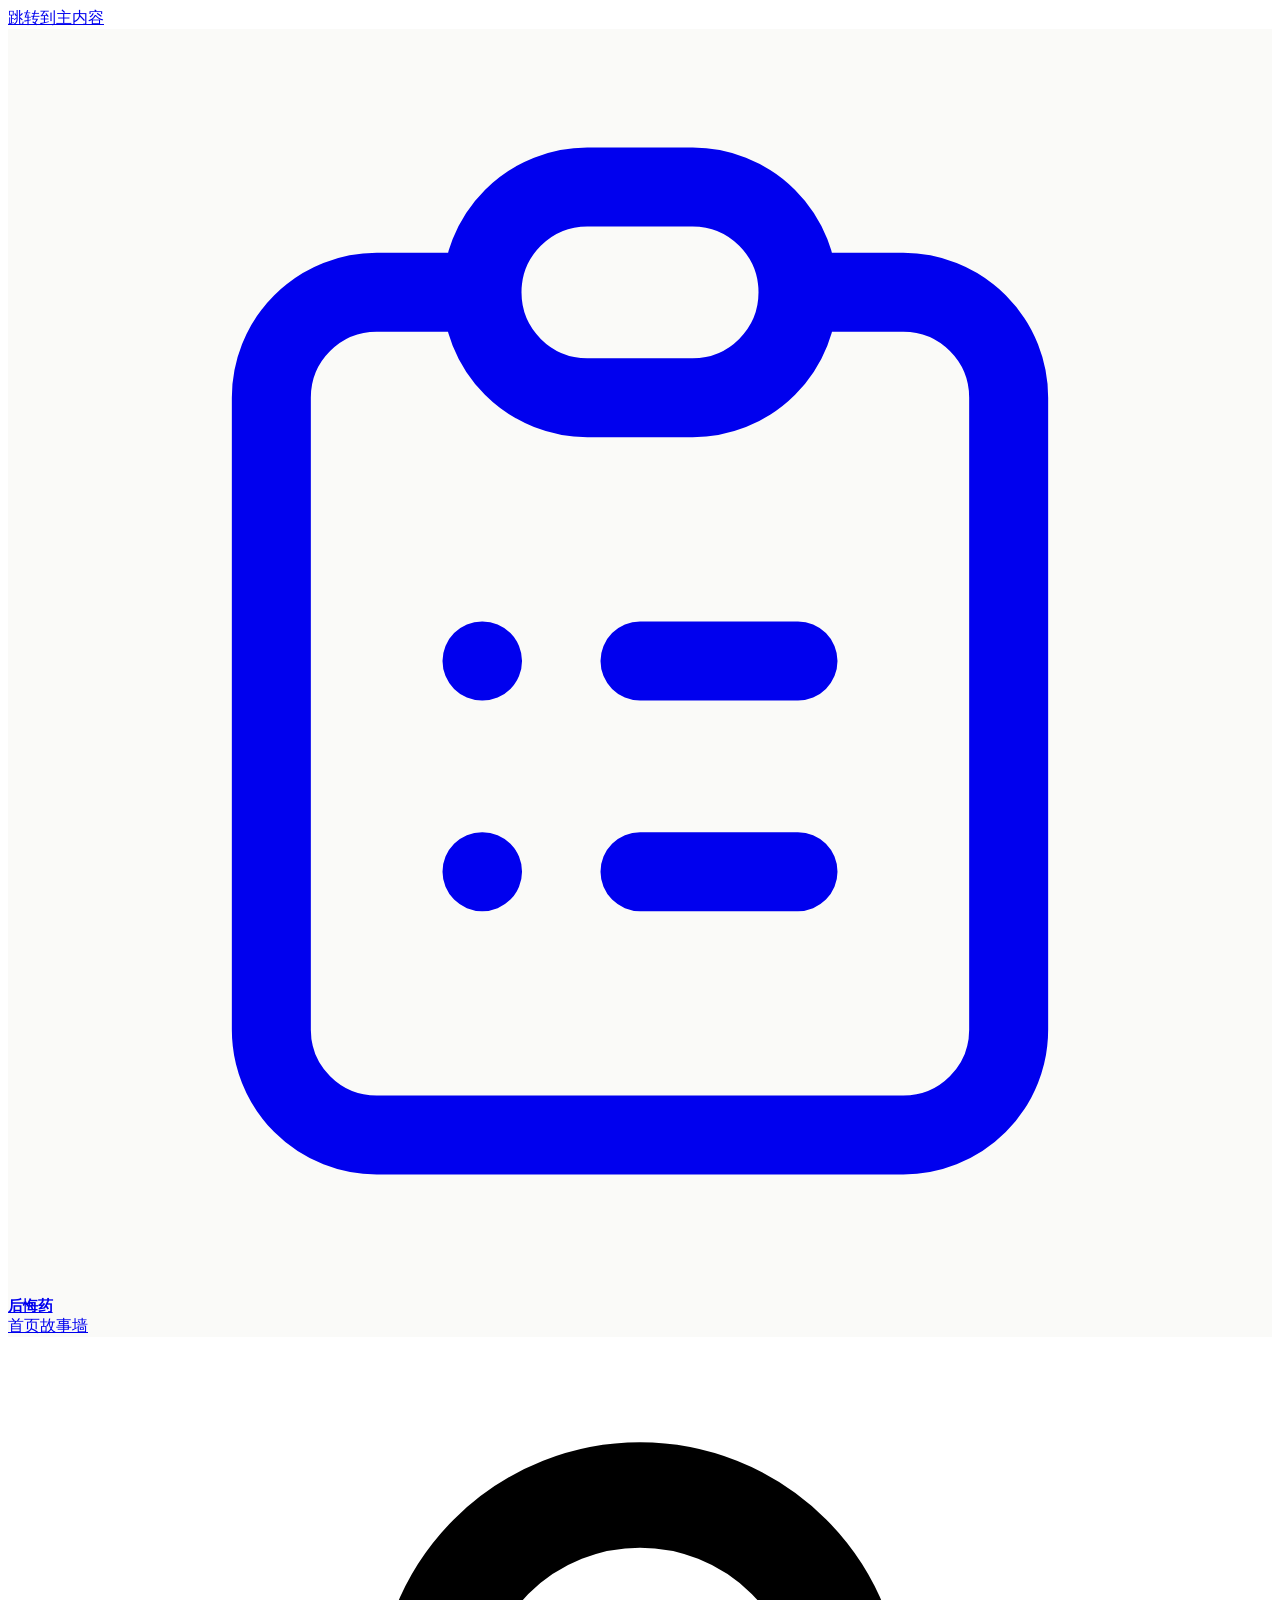
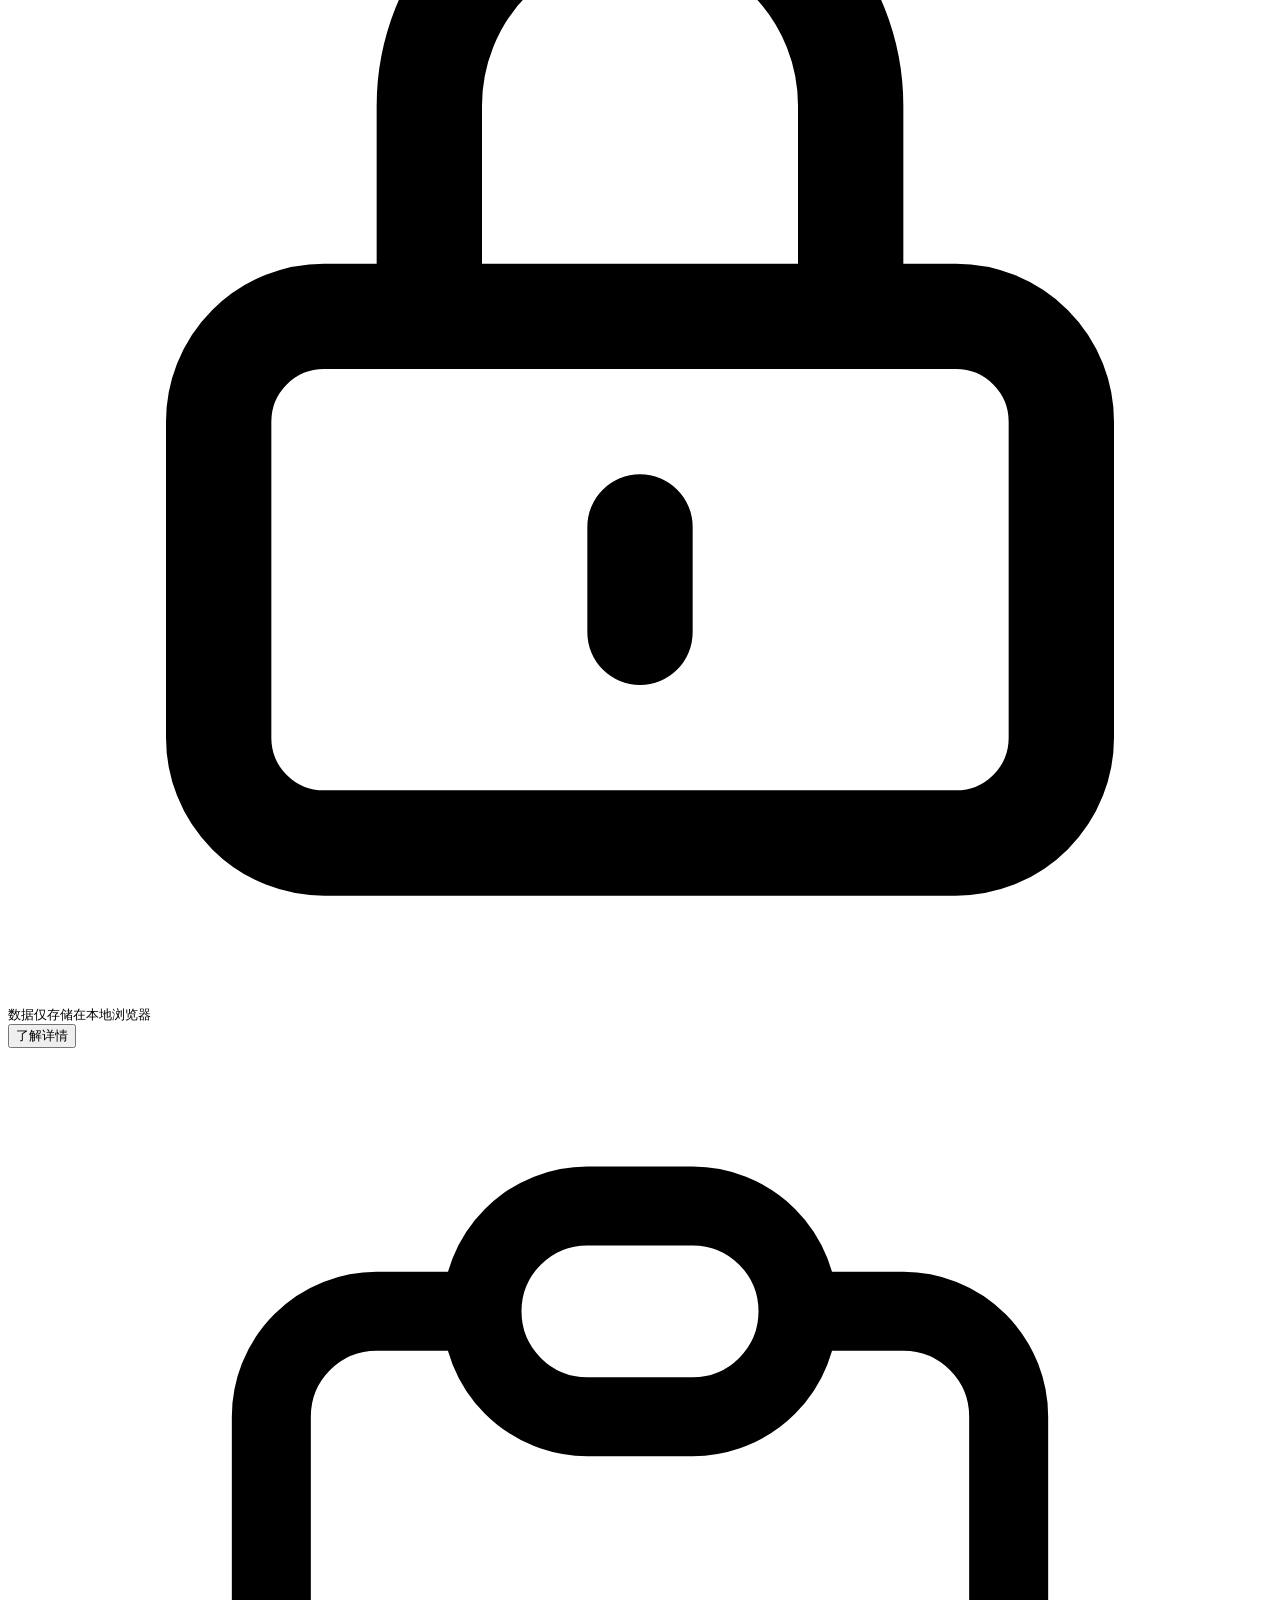
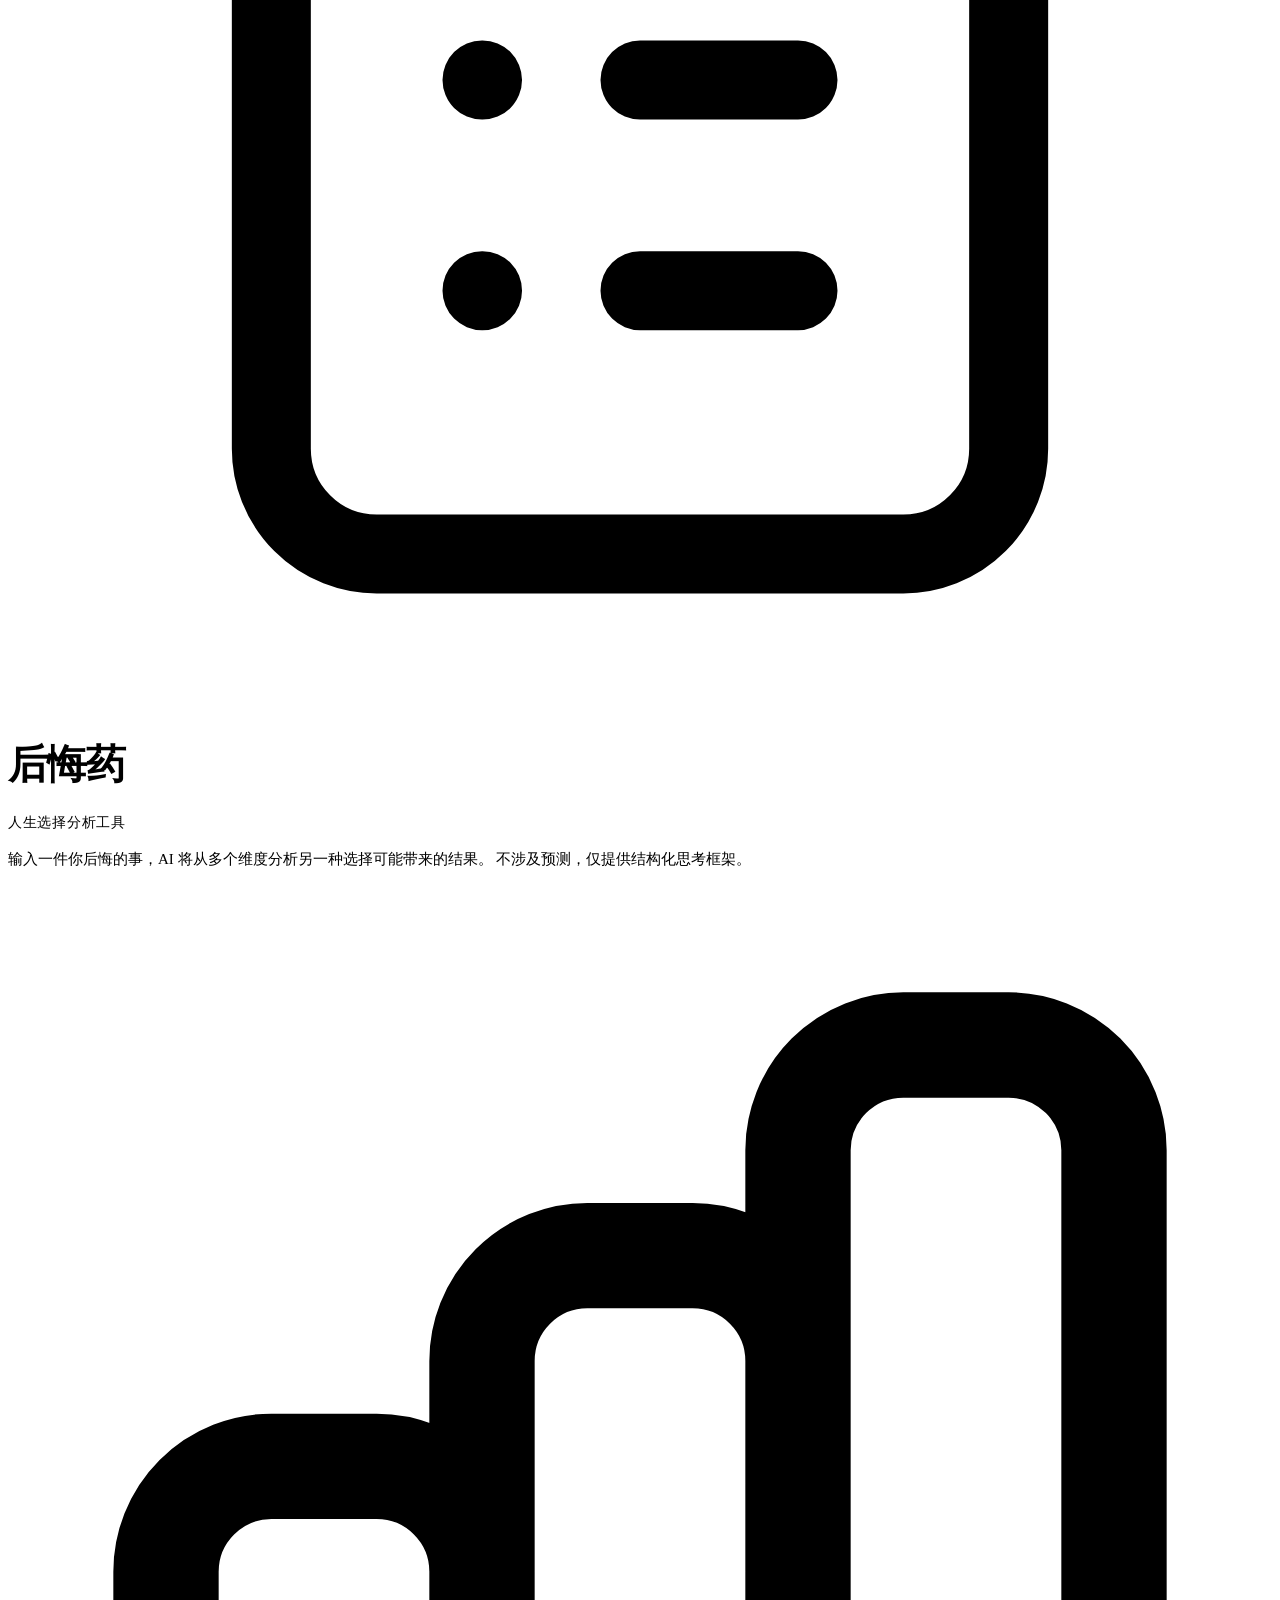
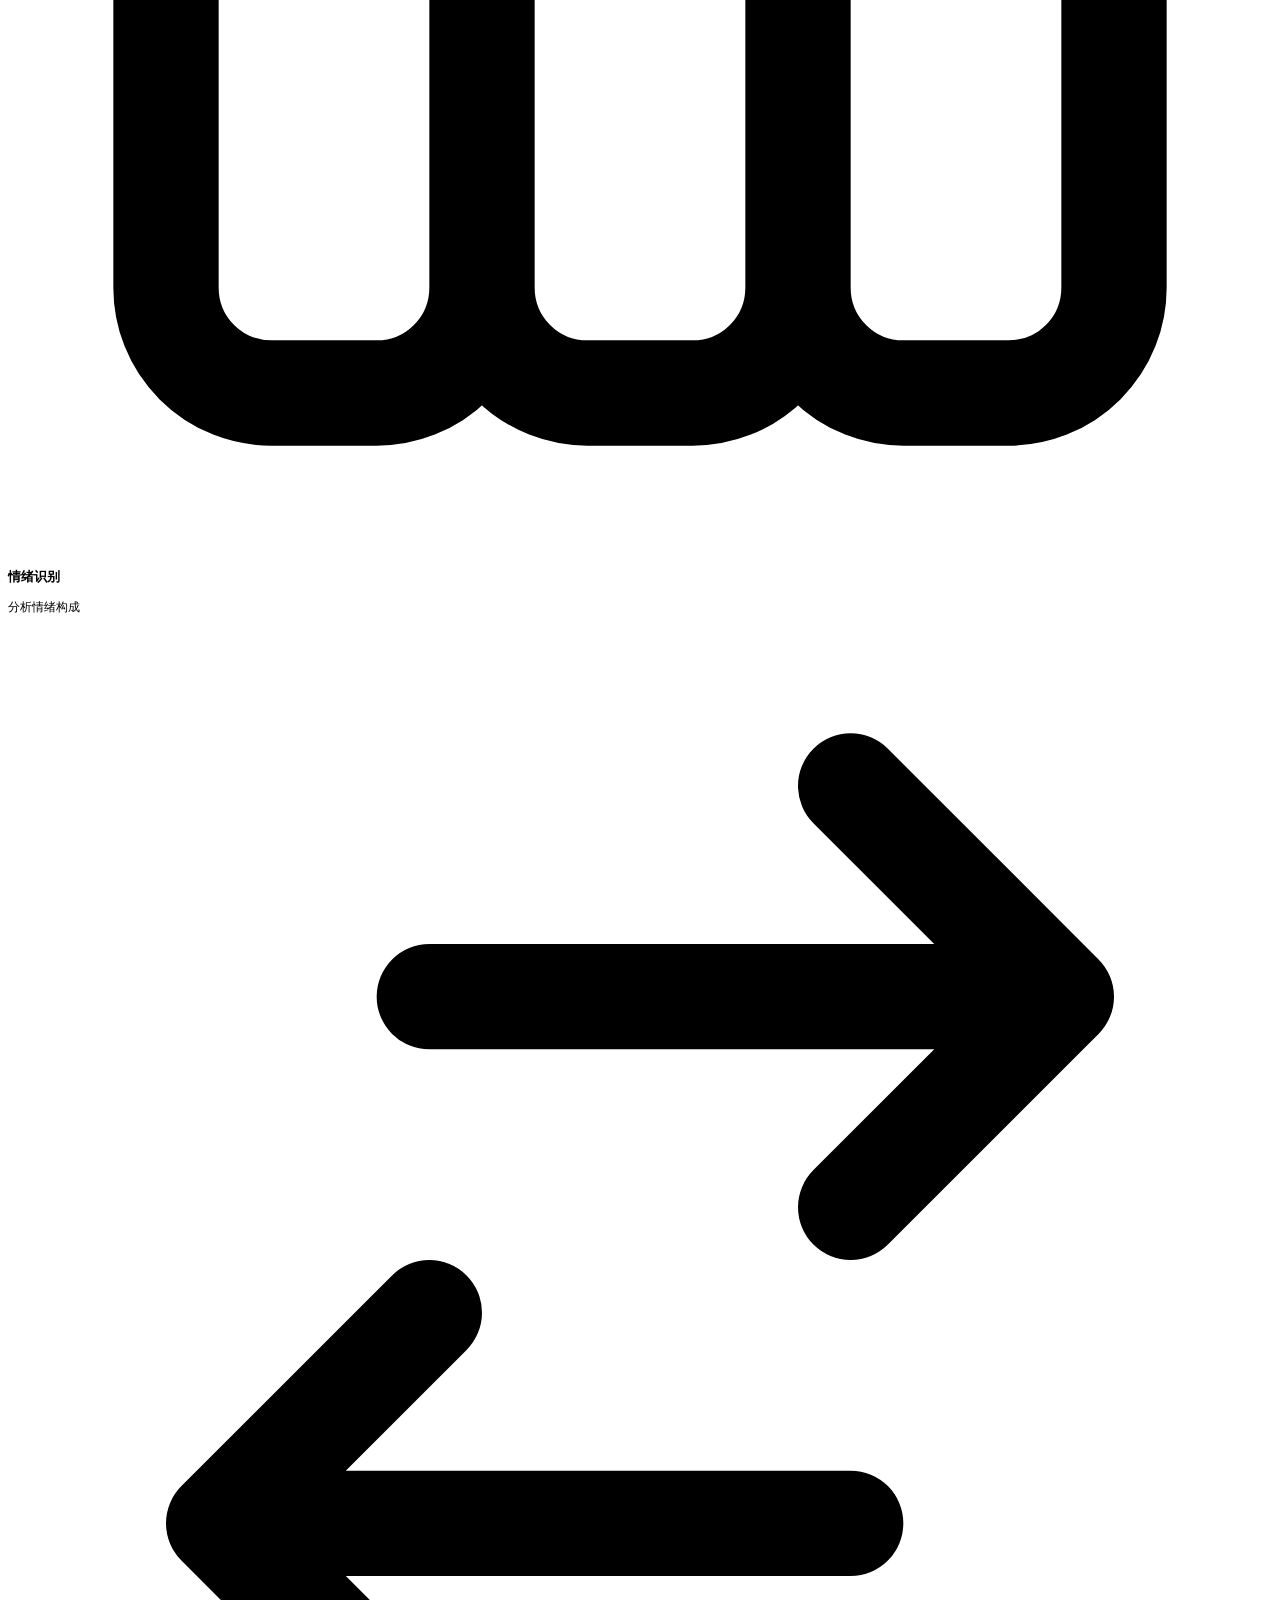
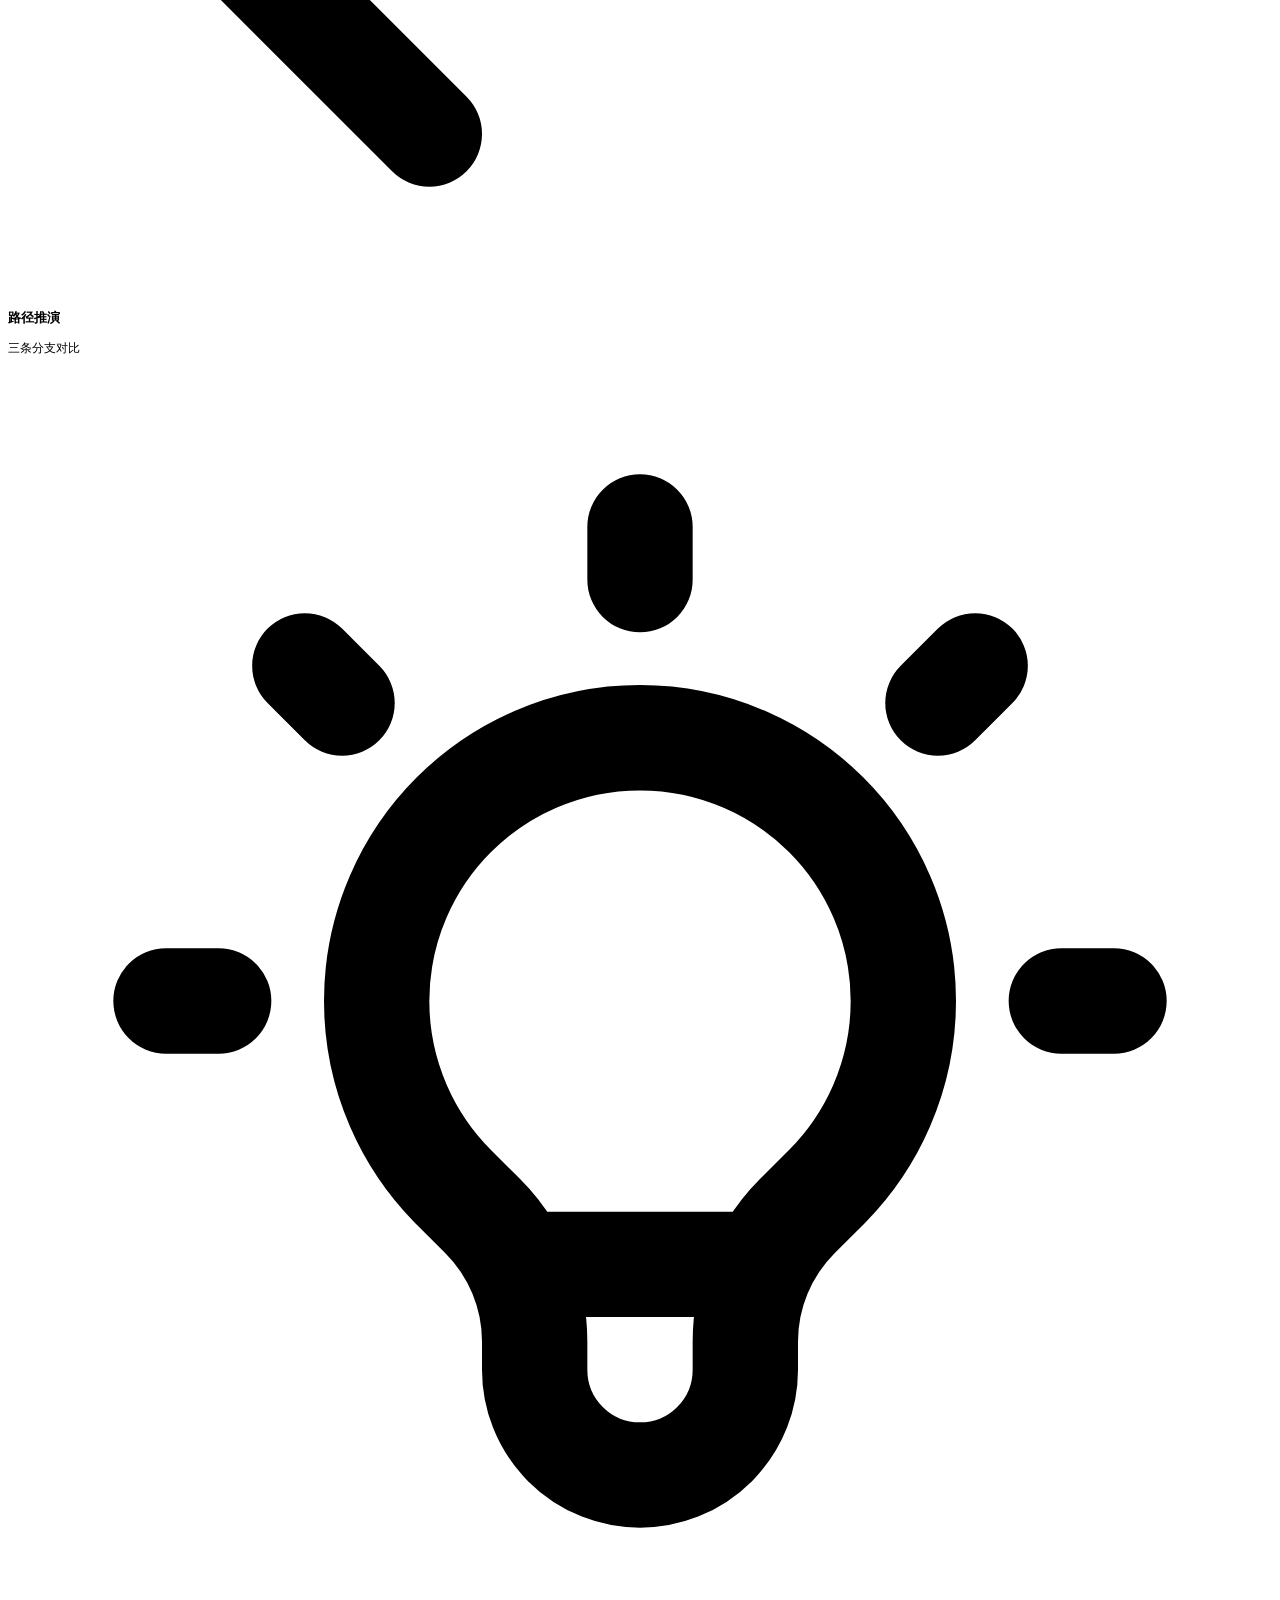
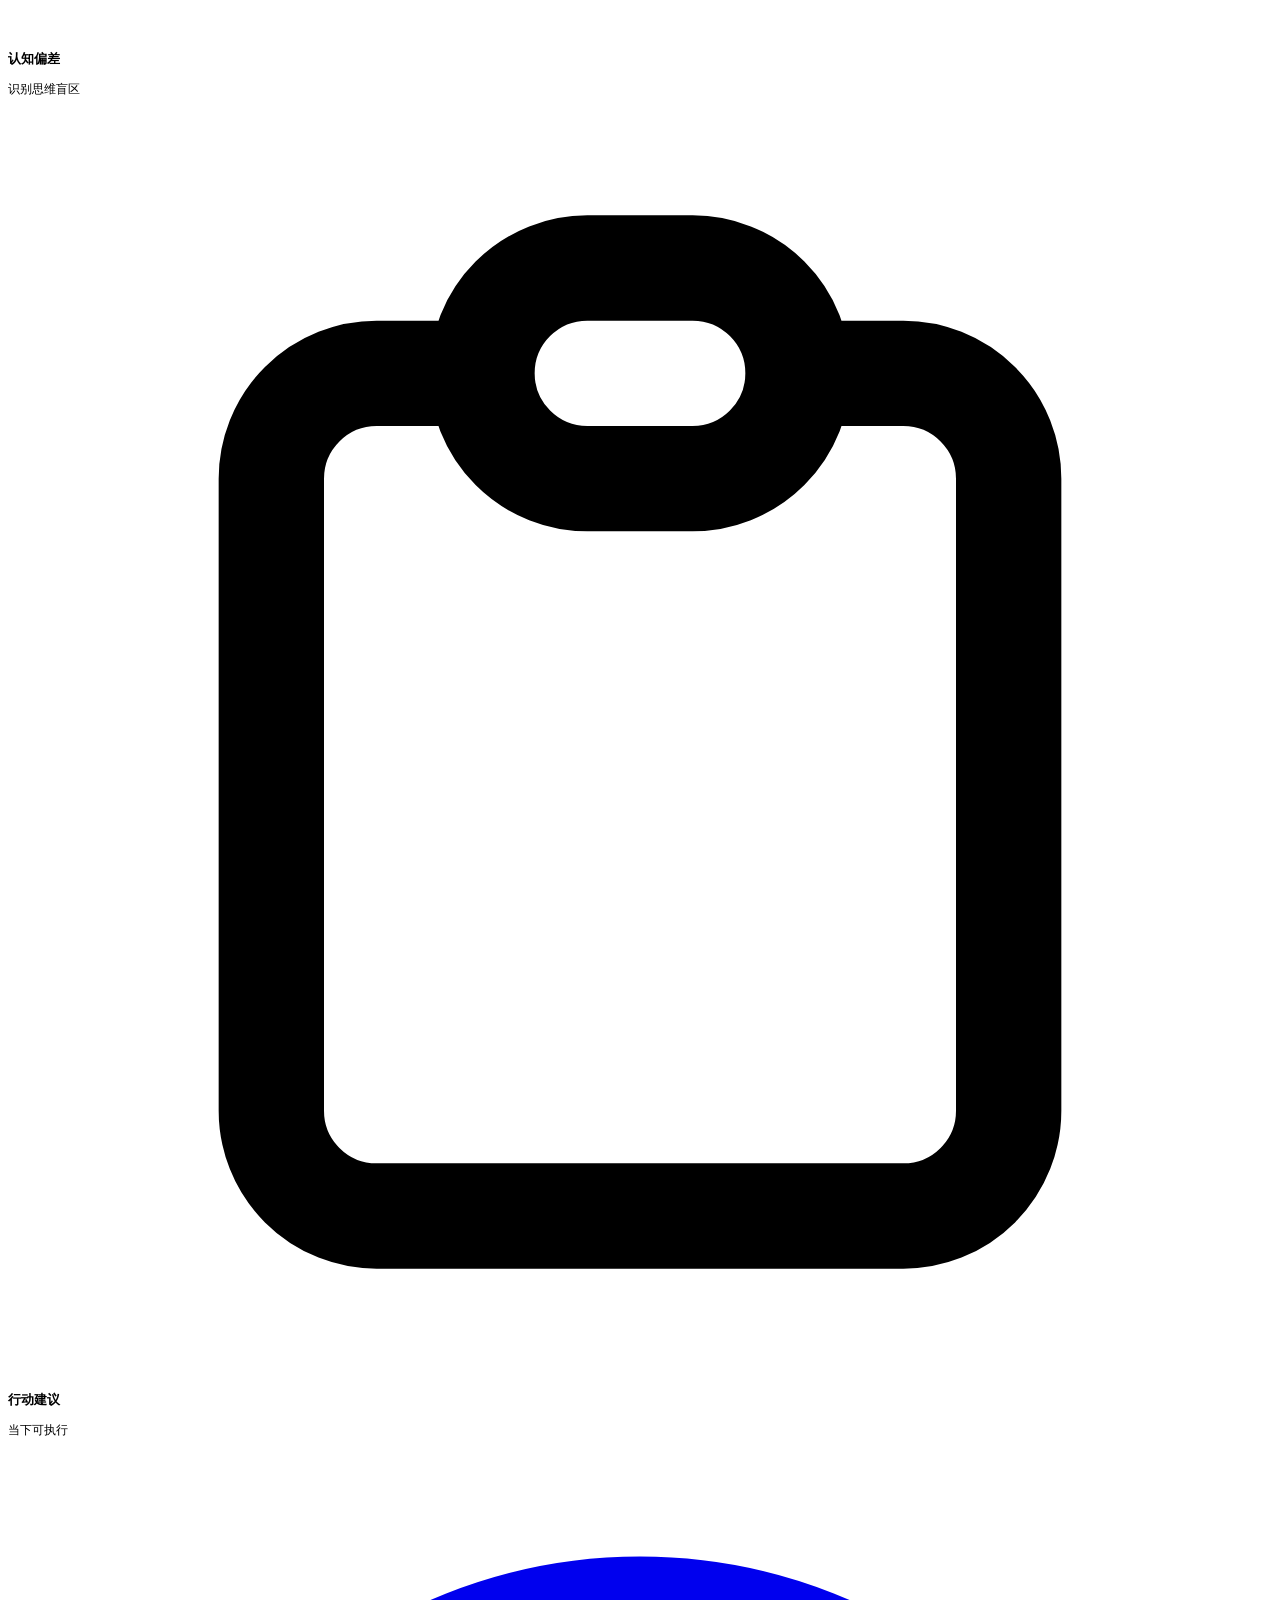
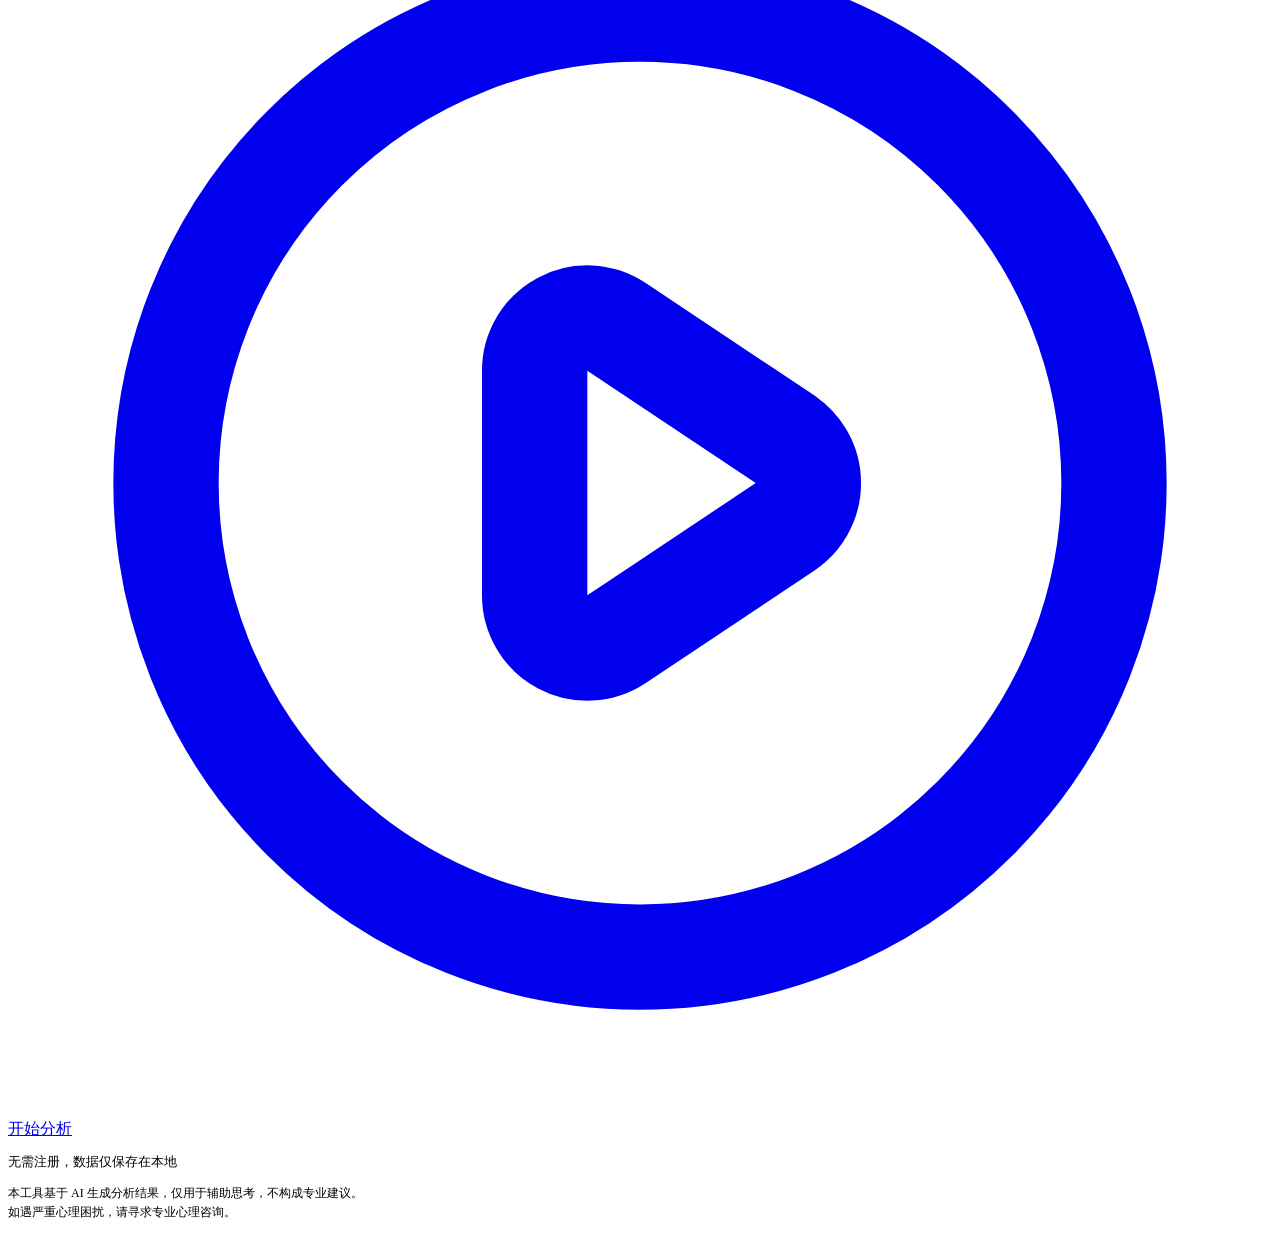
==== commit a5846a62: "Add files via upload" ====
--- a/index.html
+++ b/index.html
@@ -1 +1 @@
-<!DOCTYPE html><html lang="zh-CN"><head><meta charSet="utf-8"/><meta name="viewport" content="width=device-width, initial-scale=1"/><link rel="stylesheet" href="/_next/static/chunks/08s-dwn6l97nb.css" data-precedence="next"/><link rel="preload" as="script" fetchPriority="low" href="/_next/static/chunks/1gdoryk6w2r8v.js"/><script src="/_next/static/chunks/27jktro2p5rq9.js" async=""></script><script src="/_next/static/chunks/2nykiepra7i1k.js" async=""></script><script src="/_next/static/chunks/3qxbxblidzol9.js" async=""></script><script src="/_next/static/chunks/turbopack-0kdod1n4l1tgj.js" async=""></script><script src="/_next/static/chunks/2o-upabl6wvow.js" async=""></script><script src="/_next/static/chunks/14mrh2-p_w84d.js" async=""></script><script src="/_next/static/chunks/1ctq_4289huww.js" async=""></script><title>后悔药 - 人生选择分析工具</title><meta name="description" content="输入一件你后悔的事，AI 将从多个维度分析另一种选择可能带来的结果。不涉及预测，仅提供结构化思考框架。"/><meta name="author" content="后悔药"/><meta name="keywords" content="后悔药,人生选择,决策分析,心理自助,AI分析,后悔,选择"/><meta name="robots" content="index, follow"/><meta property="og:title" content="后悔药 - 人生选择分析工具"/><meta property="og:description" content="输入一件你后悔的事，看看另一种选择下的你，可能会走向哪里。"/><meta property="og:locale" content="zh_CN"/><meta property="og:type" content="website"/><meta name="twitter:card" content="summary_large_image"/><meta name="twitter:title" content="后悔药 - 人生选择分析工具"/><meta name="twitter:description" content="输入一件你后悔的事，看看另一种选择下的你，可能会走向哪里。"/><script src="/_next/static/chunks/0cz1d0mv5g_q7.js" noModule=""></script></head><body class="antialiased"><div hidden=""><!--$--><!--/$--></div><a href="#main-content" class="sr-only focus:not-sr-only focus:absolute focus:top-2 focus:left-2 focus:z-50 focus:px-4 focus:py-2 focus:bg-amber-600 focus:text-white focus:rounded-lg">跳转到主内容</a><main id="main-content" class="home-container min-h-screen flex flex-col"><div class="w-full" style="background:rgba(250, 250, 248, 0.9);backdrop-filter:blur(12px);border-bottom:1px solid var(--border)"><div class="max-w-3xl mx-auto px-4 py-3 flex items-center justify-between"><a class="flex items-center gap-2.5" href="/"><div class="w-8 h-8 rounded-lg flex items-center justify-center" style="background:var(--surface-hover);border:1.5px solid var(--border)"><svg class="w-4 h-4" style="color:var(--accent)" fill="none" stroke="currentColor" viewBox="0 0 24 24"><path stroke-linecap="round" stroke-linejoin="round" stroke-width="1.5" d="M9 5H7a2 2 0 00-2 2v12a2 2 0 002 2h10a2 2 0 002-2V7a2 2 0 00-2-2h-2M9 5a2 2 0 002 2h2a2 2 0 002-2M9 5a2 2 0 012-2h2a2 2 0 012 2m-3 7h3m-3 4h3m-6-4h.01M9 16h.01"></path></svg></div><span style="font-family:var(--font-display);font-size:0.9375rem;font-weight:700;color:var(--text-primary);letter-spacing:-0.01em">后悔药</span></a><div class="flex items-center gap-1"><a class="px-3 py-1.5 rounded-md text-sm font-medium transition-all text-amber-700 bg-amber-50" href="/">首页</a><a class="px-3 py-1.5 rounded-md text-sm font-medium transition-all text-stone-400 hover:text-stone-600 hover:bg-stone-100" href="/wall/">故事墙</a></div></div></div><div class="w-full" style="border-bottom:1px solid var(--border)"><div class="max-w-2xl mx-auto px-4 py-3 flex items-center justify-between"><div class="flex items-center gap-2"><svg class="w-4 h-4" style="color:var(--color-success)" fill="none" stroke="currentColor" viewBox="0 0 24 24"><path stroke-linecap="round" stroke-linejoin="round" stroke-width="2" d="M12 15v2m-6 4h12a2 2 0 002-2v-6a2 2 0 00-2-2H6a2 2 0 00-2 2v6a2 2 0 002 2zm10-10V7a4 4 0 00-8 0v4h8z"></path></svg><span style="color:var(--text-muted);font-size:0.8125rem;font-family:var(--font-mono)">数据仅存储在本地浏览器</span></div><button style="color:var(--accent);font-size:0.8125rem;font-family:var(--font-mono)" class="hover:underline">了解详情</button></div></div><div class="flex-1 flex flex-col items-center justify-center px-4 py-12"><div class="w-full max-w-lg space-y-10 animate-slide-up"><div class="text-center space-y-5"><div class="inline-flex items-center justify-center w-16 h-16 rounded-xl" style="background:var(--surface-hover);border:1.5px solid var(--border)"><svg class="w-8 h-8" style="color:var(--accent)" fill="none" stroke="currentColor" viewBox="0 0 24 24"><path stroke-linecap="round" stroke-linejoin="round" stroke-width="1.5" d="M9 5H7a2 2 0 00-2 2v12a2 2 0 002 2h10a2 2 0 002-2V7a2 2 0 00-2-2h-2M9 5a2 2 0 002 2h2a2 2 0 002-2M9 5a2 2 0 012-2h2a2 2 0 012 2m-3 7h3m-3 4h3m-6-4h.01M9 16h.01"></path></svg></div><div><h1 style="font-family:var(--font-display);font-size:2.5rem;font-weight:800;color:var(--text-primary);letter-spacing:-0.03em;line-height:1.1">后悔药</h1><p style="font-family:var(--font-mono);font-size:0.875rem;color:var(--text-muted);margin-top:0.75rem;letter-spacing:0.05em">人生选择分析工具</p></div></div><div class="home-card p-7 space-y-5"><p style="font-size:0.9375rem;color:var(--text-secondary);line-height:1.7">输入一件你后悔的事，AI 将从多个维度分析另一种选择可能带来的结果。 不涉及预测，仅提供结构化思考框架。</p><div class="grid grid-cols-2 gap-3"><div class="flex items-start gap-3 p-3 rounded-lg" style="background:var(--surface-hover)"><svg class="w-4 h-4 mt-0.5 flex-shrink-0" style="color:var(--accent)" fill="none" stroke="currentColor" viewBox="0 0 24 24"><path stroke-linecap="round" stroke-linejoin="round" stroke-width="2" d="M9 19v-6a2 2 0 00-2-2H5a2 2 0 00-2 2v6a2 2 0 002 2h2a2 2 0 002-2zm0 0V9a2 2 0 012-2h2a2 2 0 012 2v10m-6 0a2 2 0 002 2h2a2 2 0 002-2m0 0V5a2 2 0 012-2h2a2 2 0 012 2v14a2 2 0 01-2 2h-2a2 2 0 01-2-2z"></path></svg><div><p style="font-size:0.8125rem;font-weight:600;color:var(--text-primary)">情绪识别</p><p style="font-size:0.75rem;color:var(--text-muted);margin-top:0.125rem">分析情绪构成</p></div></div><div class="flex items-start gap-3 p-3 rounded-lg" style="background:var(--surface-hover)"><svg class="w-4 h-4 mt-0.5 flex-shrink-0" style="color:var(--accent)" fill="none" stroke="currentColor" viewBox="0 0 24 24"><path stroke-linecap="round" stroke-linejoin="round" stroke-width="2" d="M8 7h12m0 0l-4-4m4 4l-4 4m0 6H4m0 0l4 4m-4-4l4-4"></path></svg><div><p style="font-size:0.8125rem;font-weight:600;color:var(--text-primary)">路径推演</p><p style="font-size:0.75rem;color:var(--text-muted);margin-top:0.125rem">三条分支对比</p></div></div><div class="flex items-start gap-3 p-3 rounded-lg" style="background:var(--surface-hover)"><svg class="w-4 h-4 mt-0.5 flex-shrink-0" style="color:var(--accent)" fill="none" stroke="currentColor" viewBox="0 0 24 24"><path stroke-linecap="round" stroke-linejoin="round" stroke-width="2" d="M9.663 17h4.673M12 3v1m6.364 1.636l-.707.707M21 12h-1M4 12H3m3.343-5.657l-.707-.707m2.828 9.9a5 5 0 117.072 0l-.548.547A3.374 3.374 0 0014 18.469V19a2 2 0 11-4 0v-.531c0-.895-.356-1.754-.988-2.386l-.548-.547z"></path></svg><div><p style="font-size:0.8125rem;font-weight:600;color:var(--text-primary)">认知偏差</p><p style="font-size:0.75rem;color:var(--text-muted);margin-top:0.125rem">识别思维盲区</p></div></div><div class="flex items-start gap-3 p-3 rounded-lg" style="background:var(--surface-hover)"><svg class="w-4 h-4 mt-0.5 flex-shrink-0" style="color:var(--accent)" fill="none" stroke="currentColor" viewBox="0 0 24 24"><path stroke-linecap="round" stroke-linejoin="round" stroke-width="2" d="M9 5H7a2 2 0 00-2 2v12a2 2 0 002 2h10a2 2 0 002-2V7a2 2 0 00-2-2h-2M9 5a2 2 0 002 2h2a2 2 0 002-2M9 5a2 2 0 012-2h2a2 2 0 012 2"></path></svg><div><p style="font-size:0.8125rem;font-weight:600;color:var(--text-primary)">行动建议</p><p style="font-size:0.75rem;color:var(--text-muted);margin-top:0.125rem">当下可执行</p></div></div></div></div><div class="text-center space-y-4"><a class="home-btn-primary w-full max-w-xs" href="/regret/"><svg class="w-4 h-4 mr-2" fill="none" stroke="currentColor" viewBox="0 0 24 24"><path stroke-linecap="round" stroke-linejoin="round" stroke-width="2" d="M14.752 11.168l-3.197-2.132A1 1 0 0010 9.87v4.263a1 1 0 001.555.832l3.197-2.132a1 1 0 000-1.664z"></path><path stroke-linecap="round" stroke-linejoin="round" stroke-width="2" d="M21 12a9 9 0 11-18 0 9 9 0 0118 0z"></path></svg>开始分析</a><p style="font-size:0.8125rem;color:var(--text-muted);font-family:var(--font-mono)">无需注册，数据仅保存在本地</p></div><div class="text-center"><p style="font-size:0.75rem;color:var(--text-muted);line-height:1.6;font-family:var(--font-mono)">本工具基于 AI 生成分析结果，仅用于辅助思考，不构成专业建议。<br/>如遇严重心理困扰，请寻求专业心理咨询。</p></div></div></div></main><!--$--><!--/$--><script src="/_next/static/chunks/1gdoryk6w2r8v.js" id="_R_" async=""></script><script>(self.__next_f=self.__next_f||[]).push([0])</script><script>self.__next_f.push([1,"1:\"$Sreact.fragment\"\n2:I[12820,[\"/_next/static/chunks/2o-upabl6wvow.js\",\"/_next/static/chunks/14mrh2-p_w84d.js\"],\"default\"]\n3:I[39756,[\"/_next/static/chunks/2o-upabl6wvow.js\",\"/_next/static/chunks/14mrh2-p_w84d.js\"],\"default\"]\n4:I[37457,[\"/_next/static/chunks/2o-upabl6wvow.js\",\"/_next/static/chunks/14mrh2-p_w84d.js\"],\"default\"]\n5:I[47257,[\"/_next/static/chunks/2o-upabl6wvow.js\",\"/_next/static/chunks/14mrh2-p_w84d.js\"],\"ClientPageRoot\"]\n6:I[31713,[\"/_next/static/chunks/2o-upabl6wvow.js\",\"/_next/static/chunks/14mrh2-p_w84d.js\",\"/_next/static/chunks/1ctq_4289huww.js\"],\"default\"]\n9:I[97367,[\"/_next/static/chunks/2o-upabl6wvow.js\",\"/_next/static/chunks/14mrh2-p_w84d.js\"],\"OutletBoundary\"]\na:\"$Sreact.suspense\"\nc:I[97367,[\"/_next/static/chunks/2o-upabl6wvow.js\",\"/_next/static/chunks/14mrh2-p_w84d.js\"],\"ViewportBoundary\"]\ne:I[97367,[\"/_next/static/chunks/2o-upabl6wvow.js\",\"/_next/static/chunks/14mrh2-p_w84d.js\"],\"MetadataBoundary\"]\n10:I[68027,[\"/_next/static/chunks/2o-upabl6wvow.js\",\"/_next/static/chunks/14mrh2-p_w84d.js\"],\"default\",1]\n:HL[\"/_next/static/chunks/08s-dwn6l97nb.css\",\"style\"]\n"])</script><script>self.__next_f.push([1,"0:{\"P\":null,\"c\":[\"\",\"\"],\"q\":\"\",\"i\":false,\"f\":[[[\"\",{\"children\":[\"__PAGE__\",{}]},\"$undefined\",\"$undefined\",16],[[\"$\",\"$1\",\"c\",{\"children\":[[[\"$\",\"link\",\"0\",{\"rel\":\"stylesheet\",\"href\":\"/_next/static/chunks/08s-dwn6l97nb.css\",\"precedence\":\"next\",\"crossOrigin\":\"$undefined\",\"nonce\":\"$undefined\"}],[\"$\",\"script\",\"script-0\",{\"src\":\"/_next/static/chunks/2o-upabl6wvow.js\",\"async\":true,\"nonce\":\"$undefined\"}],[\"$\",\"script\",\"script-1\",{\"src\":\"/_next/static/chunks/14mrh2-p_w84d.js\",\"async\":true,\"nonce\":\"$undefined\"}]],[\"$\",\"html\",null,{\"lang\":\"zh-CN\",\"children\":[\"$\",\"body\",null,{\"className\":\"antialiased\",\"children\":[[\"$\",\"a\",null,{\"href\":\"#main-content\",\"className\":\"sr-only focus:not-sr-only focus:absolute focus:top-2 focus:left-2 focus:z-50 focus:px-4 focus:py-2 focus:bg-amber-600 focus:text-white focus:rounded-lg\",\"children\":\"跳转到主内容\"}],[\"$\",\"$L2\",null,{\"children\":[\"$\",\"$L3\",null,{\"parallelRouterKey\":\"children\",\"error\":\"$undefined\",\"errorStyles\":\"$undefined\",\"errorScripts\":\"$undefined\",\"template\":[\"$\",\"$L4\",null,{}],\"templateStyles\":\"$undefined\",\"templateScripts\":\"$undefined\",\"notFound\":[[[\"$\",\"title\",null,{\"children\":\"404: This page could not be found.\"}],[\"$\",\"div\",null,{\"style\":{\"fontFamily\":\"system-ui,\\\"Segoe UI\\\",Roboto,Helvetica,Arial,sans-serif,\\\"Apple Color Emoji\\\",\\\"Segoe UI Emoji\\\"\",\"height\":\"100vh\",\"textAlign\":\"center\",\"display\":\"flex\",\"flexDirection\":\"column\",\"alignItems\":\"center\",\"justifyContent\":\"center\"},\"children\":[\"$\",\"div\",null,{\"children\":[[\"$\",\"style\",null,{\"dangerouslySetInnerHTML\":{\"__html\":\"body{color:#000;background:#fff;margin:0}.next-error-h1{border-right:1px solid rgba(0,0,0,.3)}@media (prefers-color-scheme:dark){body{color:#fff;background:#000}.next-error-h1{border-right:1px solid rgba(255,255,255,.3)}}\"}}],[\"$\",\"h1\",null,{\"className\":\"next-error-h1\",\"style\":{\"display\":\"inline-block\",\"margin\":\"0 20px 0 0\",\"padding\":\"0 23px 0 0\",\"fontSize\":24,\"fontWeight\":500,\"verticalAlign\":\"top\",\"lineHeight\":\"49px\"},\"children\":404}],[\"$\",\"div\",null,{\"style\":{\"display\":\"inline-block\"},\"children\":[\"$\",\"h2\",null,{\"style\":{\"fontSize\":14,\"fontWeight\":400,\"lineHeight\":\"49px\",\"margin\":0},\"children\":\"This page could not be found.\"}]}]]}]}]],[]],\"forbidden\":\"$undefined\",\"unauthorized\":\"$undefined\"}]}]]}]}]]}],{\"children\":[[\"$\",\"$1\",\"c\",{\"children\":[[\"$\",\"$L5\",null,{\"Component\":\"$6\",\"serverProvidedParams\":{\"searchParams\":{},\"params\":{},\"promises\":[\"$@7\",\"$@8\"]}}],[[\"$\",\"script\",\"script-0\",{\"src\":\"/_next/static/chunks/1ctq_4289huww.js\",\"async\":true,\"nonce\":\"$undefined\"}]],[\"$\",\"$L9\",null,{\"children\":[\"$\",\"$a\",null,{\"name\":\"Next.MetadataOutlet\",\"children\":\"$@b\"}]}]]}],{},null,false,null]},null,false,null],[\"$\",\"$1\",\"h\",{\"children\":[null,[\"$\",\"$Lc\",null,{\"children\":\"$Ld\"}],[\"$\",\"div\",null,{\"hidden\":true,\"children\":[\"$\",\"$Le\",null,{\"children\":[\"$\",\"$a\",null,{\"name\":\"Next.Metadata\",\"children\":\"$Lf\"}]}]}],null]}],false]],\"m\":\"$undefined\",\"G\":[\"$10\",[[\"$\",\"link\",\"0\",{\"rel\":\"stylesheet\",\"href\":\"/_next/static/chunks/08s-dwn6l97nb.css\",\"precedence\":\"next\",\"crossOrigin\":\"$undefined\",\"nonce\":\"$undefined\"}]]],\"S\":true,\"h\":null,\"s\":\"$undefined\",\"l\":\"$undefined\",\"p\":\"$undefined\",\"d\":\"$undefined\",\"b\":\"-UUu13seNPwH9KONbtOZO\"}\n"])</script><script>self.__next_f.push([1,"7:{}\n8:\"$0:f:0:1:1:children:0:props:children:0:props:serverProvidedParams:params\"\n"])</script><script>self.__next_f.push([1,"d:[[\"$\",\"meta\",\"0\",{\"charSet\":\"utf-8\"}],[\"$\",\"meta\",\"1\",{\"name\":\"viewport\",\"content\":\"width=device-width, initial-scale=1\"}]]\n"])</script><script>self.__next_f.push([1,"b:null\nf:[[\"$\",\"title\",\"0\",{\"children\":\"后悔药 - 人生选择分析工具\"}],[\"$\",\"meta\",\"1\",{\"name\":\"description\",\"content\":\"输入一件你后悔的事，AI 将从多个维度分析另一种选择可能带来的结果。不涉及预测，仅提供结构化思考框架。\"}],[\"$\",\"meta\",\"2\",{\"name\":\"author\",\"content\":\"后悔药\"}],[\"$\",\"meta\",\"3\",{\"name\":\"keywords\",\"content\":\"后悔药,人生选择,决策分析,心理自助,AI分析,后悔,选择\"}],[\"$\",\"meta\",\"4\",{\"name\":\"robots\",\"content\":\"index, follow\"}],[\"$\",\"meta\",\"5\",{\"property\":\"og:title\",\"content\":\"后悔药 - 人生选择分析工具\"}],[\"$\",\"meta\",\"6\",{\"property\":\"og:description\",\"content\":\"输入一件你后悔的事，看看另一种选择下的你，可能会走向哪里。\"}],[\"$\",\"meta\",\"7\",{\"property\":\"og:locale\",\"content\":\"zh_CN\"}],[\"$\",\"meta\",\"8\",{\"property\":\"og:type\",\"content\":\"website\"}],[\"$\",\"meta\",\"9\",{\"name\":\"twitter:card\",\"content\":\"summary_large_image\"}],[\"$\",\"meta\",\"10\",{\"name\":\"twitter:title\",\"content\":\"后悔药 - 人生选择分析工具\"}],[\"$\",\"meta\",\"11\",{\"name\":\"twitter:description\",\"content\":\"输入一件你后悔的事，看看另一种选择下的你，可能会走向哪里。\"}]]\n"])</script></body></html>+<!DOCTYPE html><html lang="zh-CN"><head><meta charSet="utf-8"/><meta name="viewport" content="width=device-width, initial-scale=1"/><link rel="stylesheet" href="/regret-pill/_next/static/chunks/08s-dwn6l97nb.css" data-precedence="next"/><link rel="preload" as="script" fetchPriority="low" href="/regret-pill/_next/static/chunks/1gdoryk6w2r8v.js"/><script src="/regret-pill/_next/static/chunks/27jktro2p5rq9.js" async=""></script><script src="/regret-pill/_next/static/chunks/2nykiepra7i1k.js" async=""></script><script src="/regret-pill/_next/static/chunks/0uo_gksbindk4.js" async=""></script><script src="/regret-pill/_next/static/chunks/turbopack-1emajj0le_6t0.js" async=""></script><script src="/regret-pill/_next/static/chunks/2o-upabl6wvow.js" async=""></script><script src="/regret-pill/_next/static/chunks/14mrh2-p_w84d.js" async=""></script><script src="/regret-pill/_next/static/chunks/1ctq_4289huww.js" async=""></script><title>后悔药 - 人生选择分析工具</title><meta name="description" content="输入一件你后悔的事，AI 将从多个维度分析另一种选择可能带来的结果。不涉及预测，仅提供结构化思考框架。"/><meta name="author" content="后悔药"/><meta name="keywords" content="后悔药,人生选择,决策分析,心理自助,AI分析,后悔,选择"/><meta name="robots" content="index, follow"/><meta property="og:title" content="后悔药 - 人生选择分析工具"/><meta property="og:description" content="输入一件你后悔的事，看看另一种选择下的你，可能会走向哪里。"/><meta property="og:locale" content="zh_CN"/><meta property="og:type" content="website"/><meta name="twitter:card" content="summary_large_image"/><meta name="twitter:title" content="后悔药 - 人生选择分析工具"/><meta name="twitter:description" content="输入一件你后悔的事，看看另一种选择下的你，可能会走向哪里。"/><script src="/regret-pill/_next/static/chunks/0cz1d0mv5g_q7.js" noModule=""></script></head><body class="antialiased"><div hidden=""><!--$--><!--/$--></div><a href="#main-content" class="sr-only focus:not-sr-only focus:absolute focus:top-2 focus:left-2 focus:z-50 focus:px-4 focus:py-2 focus:bg-amber-600 focus:text-white focus:rounded-lg">跳转到主内容</a><main id="main-content" class="home-container min-h-screen flex flex-col"><div class="w-full" style="background:rgba(250, 250, 248, 0.9);backdrop-filter:blur(12px);border-bottom:1px solid var(--border)"><div class="max-w-3xl mx-auto px-4 py-3 flex items-center justify-between"><a class="flex items-center gap-2.5" href="/regret-pill/"><div class="w-8 h-8 rounded-lg flex items-center justify-center" style="background:var(--surface-hover);border:1.5px solid var(--border)"><svg class="w-4 h-4" style="color:var(--accent)" fill="none" stroke="currentColor" viewBox="0 0 24 24"><path stroke-linecap="round" stroke-linejoin="round" stroke-width="1.5" d="M9 5H7a2 2 0 00-2 2v12a2 2 0 002 2h10a2 2 0 002-2V7a2 2 0 00-2-2h-2M9 5a2 2 0 002 2h2a2 2 0 002-2M9 5a2 2 0 012-2h2a2 2 0 012 2m-3 7h3m-3 4h3m-6-4h.01M9 16h.01"></path></svg></div><span style="font-family:var(--font-display);font-size:0.9375rem;font-weight:700;color:var(--text-primary);letter-spacing:-0.01em">后悔药</span></a><div class="flex items-center gap-1"><a class="px-3 py-1.5 rounded-md text-sm font-medium transition-all text-amber-700 bg-amber-50" href="/regret-pill/">首页</a><a class="px-3 py-1.5 rounded-md text-sm font-medium transition-all text-stone-400 hover:text-stone-600 hover:bg-stone-100" href="/regret-pill/wall/">故事墙</a></div></div></div><div class="w-full" style="border-bottom:1px solid var(--border)"><div class="max-w-2xl mx-auto px-4 py-3 flex items-center justify-between"><div class="flex items-center gap-2"><svg class="w-4 h-4" style="color:var(--color-success)" fill="none" stroke="currentColor" viewBox="0 0 24 24"><path stroke-linecap="round" stroke-linejoin="round" stroke-width="2" d="M12 15v2m-6 4h12a2 2 0 002-2v-6a2 2 0 00-2-2H6a2 2 0 00-2 2v6a2 2 0 002 2zm10-10V7a4 4 0 00-8 0v4h8z"></path></svg><span style="color:var(--text-muted);font-size:0.8125rem;font-family:var(--font-mono)">数据仅存储在本地浏览器</span></div><button style="color:var(--accent);font-size:0.8125rem;font-family:var(--font-mono)" class="hover:underline">了解详情</button></div></div><div class="flex-1 flex flex-col items-center justify-center px-4 py-12"><div class="w-full max-w-lg space-y-10 animate-slide-up"><div class="text-center space-y-5"><div class="inline-flex items-center justify-center w-16 h-16 rounded-xl" style="background:var(--surface-hover);border:1.5px solid var(--border)"><svg class="w-8 h-8" style="color:var(--accent)" fill="none" stroke="currentColor" viewBox="0 0 24 24"><path stroke-linecap="round" stroke-linejoin="round" stroke-width="1.5" d="M9 5H7a2 2 0 00-2 2v12a2 2 0 002 2h10a2 2 0 002-2V7a2 2 0 00-2-2h-2M9 5a2 2 0 002 2h2a2 2 0 002-2M9 5a2 2 0 012-2h2a2 2 0 012 2m-3 7h3m-3 4h3m-6-4h.01M9 16h.01"></path></svg></div><div><h1 style="font-family:var(--font-display);font-size:2.5rem;font-weight:800;color:var(--text-primary);letter-spacing:-0.03em;line-height:1.1">后悔药</h1><p style="font-family:var(--font-mono);font-size:0.875rem;color:var(--text-muted);margin-top:0.75rem;letter-spacing:0.05em">人生选择分析工具</p></div></div><div class="home-card p-7 space-y-5"><p style="font-size:0.9375rem;color:var(--text-secondary);line-height:1.7">输入一件你后悔的事，AI 将从多个维度分析另一种选择可能带来的结果。 不涉及预测，仅提供结构化思考框架。</p><div class="grid grid-cols-2 gap-3"><div class="flex items-start gap-3 p-3 rounded-lg" style="background:var(--surface-hover)"><svg class="w-4 h-4 mt-0.5 flex-shrink-0" style="color:var(--accent)" fill="none" stroke="currentColor" viewBox="0 0 24 24"><path stroke-linecap="round" stroke-linejoin="round" stroke-width="2" d="M9 19v-6a2 2 0 00-2-2H5a2 2 0 00-2 2v6a2 2 0 002 2h2a2 2 0 002-2zm0 0V9a2 2 0 012-2h2a2 2 0 012 2v10m-6 0a2 2 0 002 2h2a2 2 0 002-2m0 0V5a2 2 0 012-2h2a2 2 0 012 2v14a2 2 0 01-2 2h-2a2 2 0 01-2-2z"></path></svg><div><p style="font-size:0.8125rem;font-weight:600;color:var(--text-primary)">情绪识别</p><p style="font-size:0.75rem;color:var(--text-muted);margin-top:0.125rem">分析情绪构成</p></div></div><div class="flex items-start gap-3 p-3 rounded-lg" style="background:var(--surface-hover)"><svg class="w-4 h-4 mt-0.5 flex-shrink-0" style="color:var(--accent)" fill="none" stroke="currentColor" viewBox="0 0 24 24"><path stroke-linecap="round" stroke-linejoin="round" stroke-width="2" d="M8 7h12m0 0l-4-4m4 4l-4 4m0 6H4m0 0l4 4m-4-4l4-4"></path></svg><div><p style="font-size:0.8125rem;font-weight:600;color:var(--text-primary)">路径推演</p><p style="font-size:0.75rem;color:var(--text-muted);margin-top:0.125rem">三条分支对比</p></div></div><div class="flex items-start gap-3 p-3 rounded-lg" style="background:var(--surface-hover)"><svg class="w-4 h-4 mt-0.5 flex-shrink-0" style="color:var(--accent)" fill="none" stroke="currentColor" viewBox="0 0 24 24"><path stroke-linecap="round" stroke-linejoin="round" stroke-width="2" d="M9.663 17h4.673M12 3v1m6.364 1.636l-.707.707M21 12h-1M4 12H3m3.343-5.657l-.707-.707m2.828 9.9a5 5 0 117.072 0l-.548.547A3.374 3.374 0 0014 18.469V19a2 2 0 11-4 0v-.531c0-.895-.356-1.754-.988-2.386l-.548-.547z"></path></svg><div><p style="font-size:0.8125rem;font-weight:600;color:var(--text-primary)">认知偏差</p><p style="font-size:0.75rem;color:var(--text-muted);margin-top:0.125rem">识别思维盲区</p></div></div><div class="flex items-start gap-3 p-3 rounded-lg" style="background:var(--surface-hover)"><svg class="w-4 h-4 mt-0.5 flex-shrink-0" style="color:var(--accent)" fill="none" stroke="currentColor" viewBox="0 0 24 24"><path stroke-linecap="round" stroke-linejoin="round" stroke-width="2" d="M9 5H7a2 2 0 00-2 2v12a2 2 0 002 2h10a2 2 0 002-2V7a2 2 0 00-2-2h-2M9 5a2 2 0 002 2h2a2 2 0 002-2M9 5a2 2 0 012-2h2a2 2 0 012 2"></path></svg><div><p style="font-size:0.8125rem;font-weight:600;color:var(--text-primary)">行动建议</p><p style="font-size:0.75rem;color:var(--text-muted);margin-top:0.125rem">当下可执行</p></div></div></div></div><div class="text-center space-y-4"><a class="home-btn-primary w-full max-w-xs" href="/regret-pill/regret/"><svg class="w-4 h-4 mr-2" fill="none" stroke="currentColor" viewBox="0 0 24 24"><path stroke-linecap="round" stroke-linejoin="round" stroke-width="2" d="M14.752 11.168l-3.197-2.132A1 1 0 0010 9.87v4.263a1 1 0 001.555.832l3.197-2.132a1 1 0 000-1.664z"></path><path stroke-linecap="round" stroke-linejoin="round" stroke-width="2" d="M21 12a9 9 0 11-18 0 9 9 0 0118 0z"></path></svg>开始分析</a><p style="font-size:0.8125rem;color:var(--text-muted);font-family:var(--font-mono)">无需注册，数据仅保存在本地</p></div><div class="text-center"><p style="font-size:0.75rem;color:var(--text-muted);line-height:1.6;font-family:var(--font-mono)">本工具基于 AI 生成分析结果，仅用于辅助思考，不构成专业建议。<br/>如遇严重心理困扰，请寻求专业心理咨询。</p></div></div></div></main><!--$--><!--/$--><script src="/regret-pill/_next/static/chunks/1gdoryk6w2r8v.js" id="_R_" async=""></script><script>(self.__next_f=self.__next_f||[]).push([0])</script><script>self.__next_f.push([1,"1:\"$Sreact.fragment\"\n2:I[12820,[\"/regret-pill/_next/static/chunks/2o-upabl6wvow.js\",\"/regret-pill/_next/static/chunks/14mrh2-p_w84d.js\"],\"default\"]\n3:I[39756,[\"/regret-pill/_next/static/chunks/2o-upabl6wvow.js\",\"/regret-pill/_next/static/chunks/14mrh2-p_w84d.js\"],\"default\"]\n4:I[37457,[\"/regret-pill/_next/static/chunks/2o-upabl6wvow.js\",\"/regret-pill/_next/static/chunks/14mrh2-p_w84d.js\"],\"default\"]\n5:I[47257,[\"/regret-pill/_next/static/chunks/2o-upabl6wvow.js\",\"/regret-pill/_next/static/chunks/14mrh2-p_w84d.js\"],\"ClientPageRoot\"]\n6:I[31713,[\"/regret-pill/_next/static/chunks/2o-upabl6wvow.js\",\"/regret-pill/_next/static/chunks/14mrh2-p_w84d.js\",\"/regret-pill/_next/static/chunks/1ctq_4289huww.js\"],\"default\"]\n9:I[97367,[\"/regret-pill/_next/static/chunks/2o-upabl6wvow.js\",\"/regret-pill/_next/static/chunks/14mrh2-p_w84d.js\"],\"OutletBoundary\"]\na:\"$Sreact.suspense\"\nc:I[97367,[\"/regret-pill/_next/static/chunks/2o-upabl6wvow.js\",\"/regret-pill/_next/static/chunks/14mrh2-p_w84d.js\"],\"ViewportBoundary\"]\ne:I[97367,[\"/regret-pill/_next/static/chunks/2o-upabl6wvow.js\",\"/regret-pill/_next/static/chunks/14mrh2-p_w84d.js\"],\"MetadataBoundary\"]\n10:I[68027,[\"/regret-pill/_next/static/chunks/2o-upabl6wvow.js\",\"/regret-pill/_next/static/chunks/14mrh2-p_w84d.js\"],\"default\",1]\n:HL[\"/regret-pill/_next/static/chunks/08s-dwn6l97nb.css\",\"style\"]\n"])</script><script>self.__next_f.push([1,"0:{\"P\":null,\"c\":[\"\",\"\"],\"q\":\"\",\"i\":false,\"f\":[[[\"\",{\"children\":[\"__PAGE__\",{}]},\"$undefined\",\"$undefined\",16],[[\"$\",\"$1\",\"c\",{\"children\":[[[\"$\",\"link\",\"0\",{\"rel\":\"stylesheet\",\"href\":\"/regret-pill/_next/static/chunks/08s-dwn6l97nb.css\",\"precedence\":\"next\",\"crossOrigin\":\"$undefined\",\"nonce\":\"$undefined\"}],[\"$\",\"script\",\"script-0\",{\"src\":\"/regret-pill/_next/static/chunks/2o-upabl6wvow.js\",\"async\":true,\"nonce\":\"$undefined\"}],[\"$\",\"script\",\"script-1\",{\"src\":\"/regret-pill/_next/static/chunks/14mrh2-p_w84d.js\",\"async\":true,\"nonce\":\"$undefined\"}]],[\"$\",\"html\",null,{\"lang\":\"zh-CN\",\"children\":[\"$\",\"body\",null,{\"className\":\"antialiased\",\"children\":[[\"$\",\"a\",null,{\"href\":\"#main-content\",\"className\":\"sr-only focus:not-sr-only focus:absolute focus:top-2 focus:left-2 focus:z-50 focus:px-4 focus:py-2 focus:bg-amber-600 focus:text-white focus:rounded-lg\",\"children\":\"跳转到主内容\"}],[\"$\",\"$L2\",null,{\"children\":[\"$\",\"$L3\",null,{\"parallelRouterKey\":\"children\",\"error\":\"$undefined\",\"errorStyles\":\"$undefined\",\"errorScripts\":\"$undefined\",\"template\":[\"$\",\"$L4\",null,{}],\"templateStyles\":\"$undefined\",\"templateScripts\":\"$undefined\",\"notFound\":[[[\"$\",\"title\",null,{\"children\":\"404: This page could not be found.\"}],[\"$\",\"div\",null,{\"style\":{\"fontFamily\":\"system-ui,\\\"Segoe UI\\\",Roboto,Helvetica,Arial,sans-serif,\\\"Apple Color Emoji\\\",\\\"Segoe UI Emoji\\\"\",\"height\":\"100vh\",\"textAlign\":\"center\",\"display\":\"flex\",\"flexDirection\":\"column\",\"alignItems\":\"center\",\"justifyContent\":\"center\"},\"children\":[\"$\",\"div\",null,{\"children\":[[\"$\",\"style\",null,{\"dangerouslySetInnerHTML\":{\"__html\":\"body{color:#000;background:#fff;margin:0}.next-error-h1{border-right:1px solid rgba(0,0,0,.3)}@media (prefers-color-scheme:dark){body{color:#fff;background:#000}.next-error-h1{border-right:1px solid rgba(255,255,255,.3)}}\"}}],[\"$\",\"h1\",null,{\"className\":\"next-error-h1\",\"style\":{\"display\":\"inline-block\",\"margin\":\"0 20px 0 0\",\"padding\":\"0 23px 0 0\",\"fontSize\":24,\"fontWeight\":500,\"verticalAlign\":\"top\",\"lineHeight\":\"49px\"},\"children\":404}],[\"$\",\"div\",null,{\"style\":{\"display\":\"inline-block\"},\"children\":[\"$\",\"h2\",null,{\"style\":{\"fontSize\":14,\"fontWeight\":400,\"lineHeight\":\"49px\",\"margin\":0},\"children\":\"This page could not be found.\"}]}]]}]}]],[]],\"forbidden\":\"$undefined\",\"unauthorized\":\"$undefined\"}]}]]}]}]]}],{\"children\":[[\"$\",\"$1\",\"c\",{\"children\":[[\"$\",\"$L5\",null,{\"Component\":\"$6\",\"serverProvidedParams\":{\"searchParams\":{},\"params\":{},\"promises\":[\"$@7\",\"$@8\"]}}],[[\"$\",\"script\",\"script-0\",{\"src\":\"/regret-pill/_next/static/chunks/1ctq_4289huww.js\",\"async\":true,\"nonce\":\"$undefined\"}]],[\"$\",\"$L9\",null,{\"children\":[\"$\",\"$a\",null,{\"name\":\"Next.MetadataOutlet\",\"children\":\"$@b\"}]}]]}],{},null,false,null]},null,false,null],[\"$\",\"$1\",\"h\",{\"children\":[null,[\"$\",\"$Lc\",null,{\"children\":\"$Ld\"}],[\"$\",\"div\",null,{\"hidden\":true,\"children\":[\"$\",\"$Le\",null,{\"children\":[\"$\",\"$a\",null,{\"name\":\"Next.Metadata\",\"children\":\"$Lf\"}]}]}],null]}],false]],\"m\":\"$undefined\",\"G\":[\"$10\",[[\"$\",\"link\",\"0\",{\"rel\":\"stylesheet\",\"href\":\"/regret-pill/_next/static/chunks/08s-dwn6l97nb.css\",\"precedence\":\"next\",\"crossOrigin\":\"$undefined\",\"nonce\":\"$undefined\"}]]],\"S\":true,\"h\":null,\"s\":\"$undefined\",\"l\":\"$undefined\",\"p\":\"$undefined\",\"d\":\"$undefined\",\"b\":\"qoPO5CtHa4kO8NXg9bRe0\"}\n"])</script><script>self.__next_f.push([1,"7:{}\n8:\"$0:f:0:1:1:children:0:props:children:0:props:serverProvidedParams:params\"\n"])</script><script>self.__next_f.push([1,"d:[[\"$\",\"meta\",\"0\",{\"charSet\":\"utf-8\"}],[\"$\",\"meta\",\"1\",{\"name\":\"viewport\",\"content\":\"width=device-width, initial-scale=1\"}]]\n"])</script><script>self.__next_f.push([1,"b:null\nf:[[\"$\",\"title\",\"0\",{\"children\":\"后悔药 - 人生选择分析工具\"}],[\"$\",\"meta\",\"1\",{\"name\":\"description\",\"content\":\"输入一件你后悔的事，AI 将从多个维度分析另一种选择可能带来的结果。不涉及预测，仅提供结构化思考框架。\"}],[\"$\",\"meta\",\"2\",{\"name\":\"author\",\"content\":\"后悔药\"}],[\"$\",\"meta\",\"3\",{\"name\":\"keywords\",\"content\":\"后悔药,人生选择,决策分析,心理自助,AI分析,后悔,选择\"}],[\"$\",\"meta\",\"4\",{\"name\":\"robots\",\"content\":\"index, follow\"}],[\"$\",\"meta\",\"5\",{\"property\":\"og:title\",\"content\":\"后悔药 - 人生选择分析工具\"}],[\"$\",\"meta\",\"6\",{\"property\":\"og:description\",\"content\":\"输入一件你后悔的事，看看另一种选择下的你，可能会走向哪里。\"}],[\"$\",\"meta\",\"7\",{\"property\":\"og:locale\",\"content\":\"zh_CN\"}],[\"$\",\"meta\",\"8\",{\"property\":\"og:type\",\"content\":\"website\"}],[\"$\",\"meta\",\"9\",{\"name\":\"twitter:card\",\"content\":\"summary_large_image\"}],[\"$\",\"meta\",\"10\",{\"name\":\"twitter:title\",\"content\":\"后悔药 - 人生选择分析工具\"}],[\"$\",\"meta\",\"11\",{\"name\":\"twitter:description\",\"content\":\"输入一件你后悔的事，看看另一种选择下的你，可能会走向哪里。\"}]]\n"])</script></body></html>
